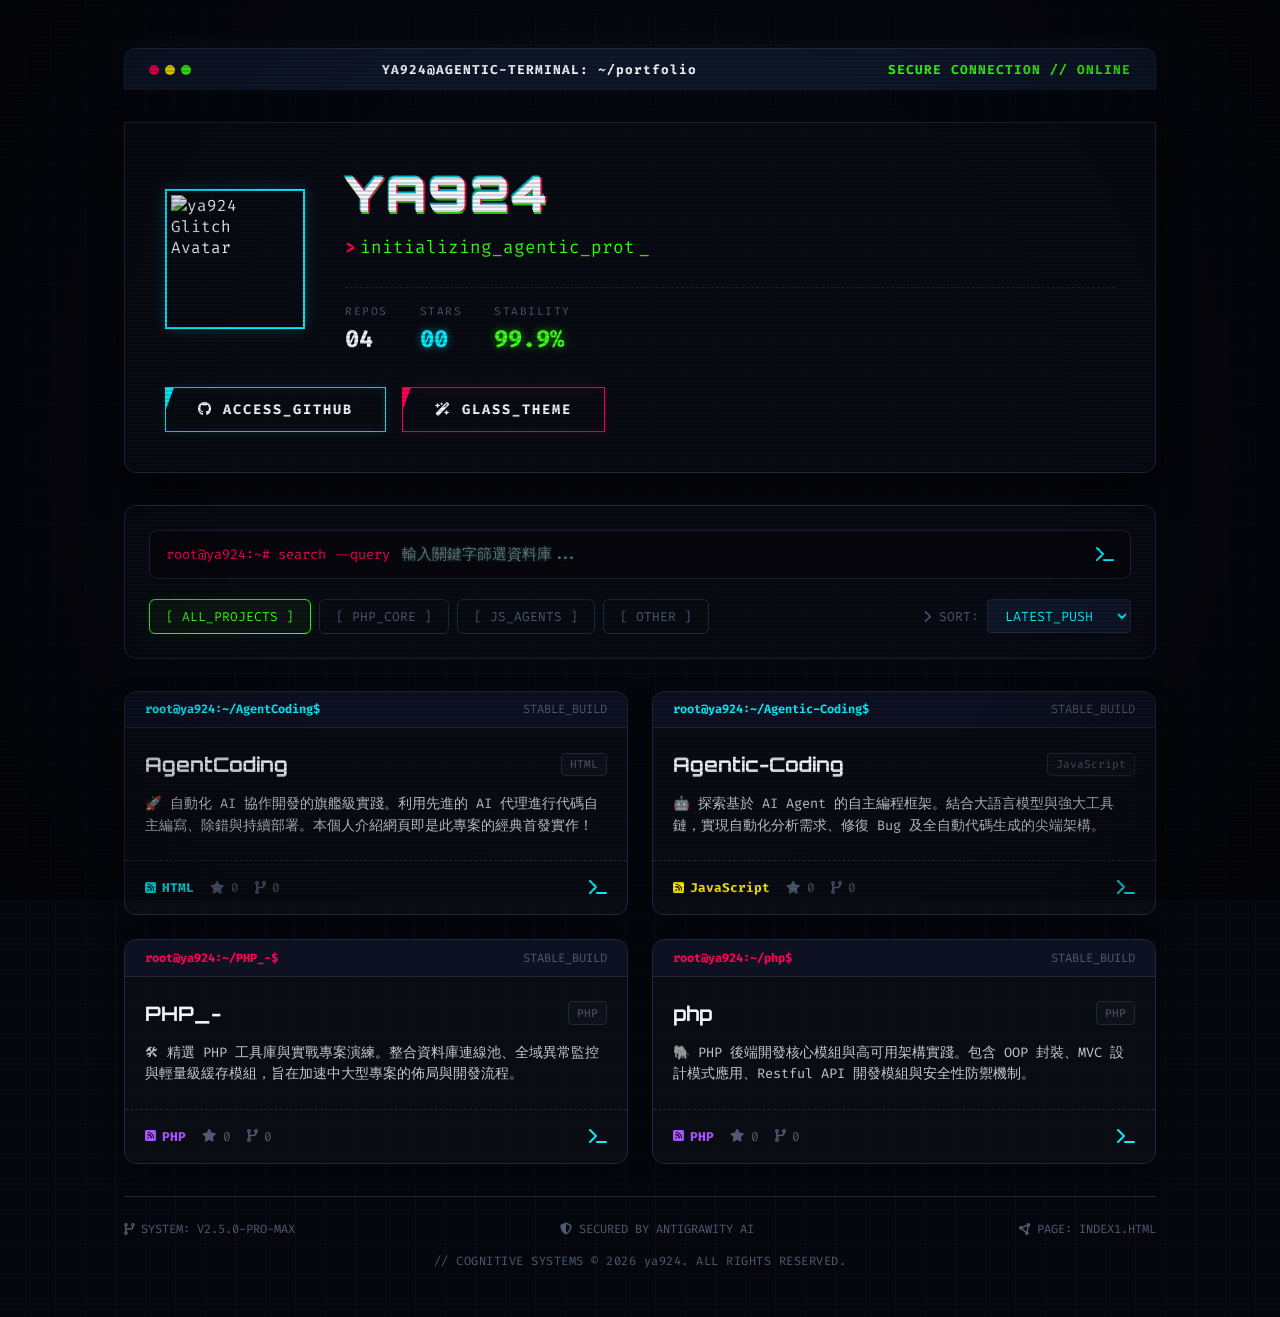
==== index1.html @ 49cab373 "🚀 安裝 UI/UX Pro Max 設計技能，並重做 Cyberpunk 終端機風格網頁 index1.html" ====
<!DOCTYPE html>
<html lang="zh-TW">
<head>
    <meta charset="UTF-8">
    <meta name="viewport" content="width=device-width, initial-scale=1.0">
    <title>ya924 // Terminal Portfolio</title>
    <!-- 引入 Google Fonts: Share Tech Mono 與 Fira Code -->
    <link rel="preconnect" href="https://fonts.googleapis.com">
    <link rel="preconnect" href="https://fonts.gstatic.com" crossorigin>
    <link href="https://fonts.googleapis.com/css2?family=Fira+Code:wght@400;500;600;700&family=Share+Tech+Mono&family=Orbitron:wght@500;700;900&display=swap" rel="stylesheet">
    <!-- 引入 FontAwesome 圖示 -->
    <link rel="stylesheet" href="https://cdnjs.cloudflare.com/ajax/libs/font-awesome/6.4.0/css/all.min.css">
    <!-- 引入 Cyberpunk 主題樣式 -->
    <link rel="stylesheet" href="style1.css">
</head>
<body>
    <!-- CRT 螢幕掃描線與噪點特效 -->
    <div class="crt-overlay"></div>
    <div class="scanlines"></div>

    <div class="cyber-container">
        <!-- 頂部終端機狀態列 -->
        <div class="terminal-bar fade-in-cyber">
            <div class="terminal-dots">
                <span class="dot red"></span>
                <span class="dot yellow"></span>
                <span class="dot green"></span>
            </div>
            <div class="terminal-title">YA924@AGENTIC-TERMINAL: ~/portfolio</div>
            <div class="terminal-status">SECURE CONNECTION // ONLINE</div>
        </div>

        <!-- 頂部 Profile 區塊 -->
        <header class="cyber-profile fade-in-cyber" style="animation-delay: 0.1s;">
            <div class="profile-main">
                <div class="avatar-glitch-wrapper">
                    <img id="cyber-avatar" src="https://avatars.githubusercontent.com/u/206577162?v=4" alt="ya924 Glitch Avatar">
                    <div class="glitch-layer layer-1"></div>
                    <div class="glitch-layer layer-2"></div>
                </div>
                
                <div class="cyber-bio-block">
                    <h1 class="cyber-glitch-text" data-text="YA924">YA924</h1>
                    <div class="cyber-tagline">
                        <span class="cyber-prompt">> </span><span id="typing-text"></span><span class="cursor-blink">_</span>
                    </div>
                    <div class="cyber-stats-row">
                        <div class="cyber-stat">
                            <span class="stat-label">REPOS</span>
                            <span class="stat-num" id="stat-repos">04</span>
                        </div>
                        <div class="cyber-stat">
                            <span class="stat-label">STARS</span>
                            <span class="stat-num text-cyan" id="stat-stars">00</span>
                        </div>
                        <div class="cyber-stat">
                            <span class="stat-label">STABILITY</span>
                            <span class="stat-num text-green">99.9%</span>
                        </div>
                    </div>
                </div>
            </div>
            <div class="cyber-links">
                <a href="https://github.com/ya924" target="_blank" class="cyber-btn btn-neon-blue">
                    <span class="btn-text"><i class="fa-brands fa-github"></i> ACCESS_GITHUB</span>
                    <span class="btn-slice"></span>
                </a>
                <a href="index.html" class="cyber-btn btn-neon-pink">
                    <span class="btn-text"><i class="fa-solid fa-wand-magic-sparkles"></i> GLASS_THEME</span>
                    <span class="btn-slice"></span>
                </a>
            </div>
        </header>

        <!-- 控制中心：搜尋與過濾 -->
        <section class="cyber-controls fade-in-cyber" style="animation-delay: 0.2s;">
            <div class="cyber-search-wrapper">
                <span class="search-prompt">root@ya924:~# search --query</span>
                <input type="text" id="cyber-search" placeholder="輸入關鍵字篩選資料庫...">
                <i class="fa-solid fa-terminal pulse-terminal"></i>
            </div>
            
            <div class="cyber-filter-bar">
                <div class="cyber-filters" id="cyber-filters">
                    <button class="cyber-filter-btn active" data-lang="all">[ ALL_PROJECTS ]</button>
                    <button class="cyber-filter-btn" data-lang="PHP">[ PHP_CORE ]</button>
                    <button class="cyber-filter-btn" data-lang="JavaScript">[ JS_AGENTS ]</button>
                    <button class="cyber-filter-btn" data-lang="other">[ OTHER ]</button>
                </div>
                
                <div class="cyber-sort">
                    <span class="sort-label"><i class="fa-solid fa-chevron-right"></i> SORT:</span>
                    <select id="cyber-sort-select">
                        <option value="pushed">LATEST_PUSH</option>
                        <option value="stars">STARS_COUNT</option>
                        <option value="name">ALPHABETICAL</option>
                    </select>
                </div>
            </div>
        </section>

        <!-- 儲存庫 Terminal 網格 -->
        <main class="cyber-grid" id="cyber-grid">
            <div class="terminal-loading">
                <span class="loading-prompt">ya924@agentic-shell:~$ initializing_database...</span>
                <div class="progress-bar-cyber">
                    <div class="progress-fill"></div>
                </div>
            </div>
        </main>

        <!-- 頁尾 -->
        <footer class="cyber-footer fade-in-cyber" style="animation-delay: 0.4s;">
            <div class="footer-grid">
                <span class="grid-cell"><i class="fa-solid fa-code-branch"></i> SYSTEM: V2.5.0-PRO-MAX</span>
                <span class="grid-cell"><i class="fa-solid fa-shield-halved"></i> SECURED BY ANTIGRAWITY AI</span>
                <span class="grid-cell"><i class="fa-solid fa-circle-nodes"></i> PAGE: INDEX1.HTML</span>
            </div>
            <p class="copyright">// COGNITIVE SYSTEMS © 2026 ya924. ALL RIGHTS RESERVED.</p>
        </footer>
    </div>

    <!-- 載入賽博朋克核心邏輯 -->
    <script src="app1.js"></script>
</body>
</html>
---- style1.css ----
/* =======================================================
   ya924 // Terminal Portfolio - Style Sheet (style1.css)
   Theme: Retro-Futurism / Cyberpunk Terminal Pro Max
   ======================================================= */

:root {
    --bg-black: #06070d;
    --terminal-dark: #0c0e17;
    --terminal-card-bg: rgba(12, 14, 23, 0.7);
    --border-cyber: #1e293b;
    
    /* 霓虹賽博朋克調色盤 */
    --neon-blue: #00f0ff;
    --neon-pink: #ff0055;
    --neon-green: #39ff14;
    --neon-yellow: #ffea00;
    
    --text-primary: #00f0ff; /* 終端藍為主要色 */
    --text-green: #39ff14;
    --text-pink: #ff0055;
    --text-muted: #4e5b73;
    --text-white: #f1f5f9;
    
    --font-mono: 'Fira Code', 'Share Tech Mono', monospace;
    --font-orbitron: 'Orbitron', sans-serif;
    
    --transition-cyber: all 0.3s cubic-bezier(0.25, 0.8, 0.25, 1);
}

/* 全域重設與背景設定 */
* {
    margin: 0;
    padding: 0;
    box-sizing: border-box;
}

body {
    background-color: var(--bg-black);
    color: var(--text-white);
    font-family: var(--font-mono);
    min-height: 100vh;
    display: flex;
    justify-content: center;
    position: relative;
    overflow-x: hidden;
    
    /* 網格背景圖樣 */
    background-image: 
        linear-gradient(rgba(18, 24, 45, 0.3) 1px, transparent 1px),
        linear-gradient(90deg, rgba(18, 24, 45, 0.3) 1px, transparent 1px);
    background-size: 30px 30px;
    background-position: center;
}

/* CRT 掃描線與電子干擾效果 */
.crt-overlay {
    position: fixed;
    top: 0;
    left: 0;
    width: 100vw;
    height: 100vh;
    background: radial-gradient(circle, transparent 55%, rgba(0, 0, 0, 0.6) 130%);
    z-index: 9999;
    pointer-events: none;
}

.scanlines {
    position: fixed;
    top: 0;
    left: 0;
    width: 100vw;
    height: 100vh;
    background: linear-gradient(
        rgba(18, 16, 16, 0) 50%, 
        rgba(0, 0, 0, 0.15) 50%
    );
    background-size: 100% 4px;
    z-index: 9998;
    pointer-events: none;
    animation: scanline-flicker 0.15s infinite;
}

@keyframes scanline-flicker {
    0% { opacity: 0.95; }
    50% { opacity: 1; }
    100% { opacity: 0.95; }
}

/* 核心容器 */
.cyber-container {
    width: 100%;
    max-width: 1080px;
    padding: 3rem 1.5rem;
    display: flex;
    flex-direction: column;
    gap: 2rem;
    z-index: 1;
}

/* 頂部終端機狀態列 */
.terminal-bar {
    background: #0f172a;
    border: 1px solid var(--border-cyber);
    border-bottom: none;
    border-radius: 12px 12px 0 0;
    padding: 0.75rem 1.5rem;
    display: flex;
    justify-content: space-between;
    align-items: center;
    font-size: 0.8rem;
    font-weight: 700;
    letter-spacing: 1px;
    box-shadow: 0 -5px 20px rgba(0, 240, 255, 0.05);
}

.terminal-dots {
    display: flex;
    gap: 6px;
}

.terminal-dots .dot {
    width: 10px;
    height: 10px;
    border-radius: 50%;
}

.terminal-dots .dot.red { background-color: var(--neon-pink); }
.terminal-dots .dot.yellow { background-color: var(--neon-yellow); }
.terminal-dots .dot.green { background-color: var(--neon-green); }

.terminal-title {
    color: var(--text-white);
    font-family: var(--font-mono);
}

.terminal-status {
    color: var(--neon-green);
    animation: pulse 1.5s infinite;
}

@keyframes pulse {
    0%, 100% { opacity: 0.7; }
    50% { opacity: 1; }
}

/* 頂部 Profile 區塊 */
.cyber-profile {
    background: var(--terminal-card-bg);
    border: 1px solid var(--border-cyber);
    border-radius: 0 0 12px 12px;
    padding: 2.5rem;
    display: flex;
    flex-direction: column;
    gap: 2rem;
    position: relative;
    box-shadow: 0 15px 35px rgba(0, 0, 0, 0.5);
}

.profile-main {
    display: flex;
    align-items: center;
    gap: 2.5rem;
}

@media (max-width: 768px) {
    .profile-main {
        flex-direction: column;
        text-align: center;
    }
    
    .cyber-profile {
        padding: 1.5rem;
    }
}

/* 頭像故障風特效 (Glitch Effect) */
.avatar-glitch-wrapper {
    position: relative;
    width: 140px;
    height: 140px;
    border: 2px solid var(--neon-blue);
    padding: 4px;
    box-shadow: 0 0 15px rgba(0, 240, 255, 0.2);
    overflow: hidden;
}

#cyber-avatar {
    width: 100%;
    height: 100%;
    object-fit: cover;
    display: block;
}

.glitch-layer {
    position: absolute;
    top: 4px;
    left: 4px;
    width: calc(100% - 8px);
    height: calc(100% - 8px);
    background: url('https://avatars.githubusercontent.com/u/206577162?v=4');
    background-size: cover;
    opacity: 0;
    pointer-events: none;
}

.avatar-glitch-wrapper:hover .glitch-layer {
    opacity: 0.75;
}

.avatar-glitch-wrapper:hover .glitch-layer.layer-1 {
    animation: glitch-anim-1 0.4s infinite linear alternate-reverse;
    filter: hue-rotate(90deg) saturate(1.5);
    left: 8px;
}

.avatar-glitch-wrapper:hover .glitch-layer.layer-2 {
    animation: glitch-anim-2 0.3s infinite linear alternate-reverse;
    filter: hue-rotate(280deg) saturate(2);
    left: 0px;
}

@keyframes glitch-anim-1 {
    0% { clip-path: inset(40% 0 61% 0); transform: skew(-3deg); }
    20% { clip-path: inset(92% 0 1% 0); transform: skew(1deg); }
    40% { clip-path: inset(15% 0 80% 0); transform: skew(-1deg); }
    60% { clip-path: inset(80% 0 5% 0); transform: skew(3deg); }
    80% { clip-path: inset(3% 0 92% 0); transform: skew(-2deg); }
    100% { clip-path: inset(62% 0 15% 0); transform: skew(0deg); }
}

@keyframes glitch-anim-2 {
    0% { clip-path: inset(12% 0 85% 0); transform: skew(2deg); }
    20% { clip-path: inset(70% 0 12% 0); transform: skew(-2deg); }
    40% { clip-path: inset(2% 0 95% 0); transform: skew(1deg); }
    60% { clip-path: inset(90% 0 2% 0); transform: skew(-1deg); }
    80% { clip-path: inset(45% 0 45% 0); transform: skew(3deg); }
    100% { clip-path: inset(15% 0 70% 0); transform: skew(-3deg); }
}

/* 個人資訊文字與 Glitch Title */
.cyber-bio-block {
    flex-grow: 1;
    display: flex;
    flex-direction: column;
    gap: 0.75rem;
}

.cyber-glitch-text {
    font-family: var(--font-orbitron), sans-serif;
    font-size: 3rem;
    font-weight: 900;
    color: var(--text-white);
    letter-spacing: 2px;
    position: relative;
    text-shadow: 
        0.05em 0 0 rgba(255, 0, 85, 0.75),
        -0.025em -0.05em 0 rgba(0, 240, 255, 0.75),
        0.025em 0.05em 0 rgba(57, 255, 20, 0.75);
    animation: glitch-glow 1s infinite alternate;
}

@keyframes glitch-glow {
    0% { text-shadow: 0 0 4px var(--neon-blue); }
    100% { text-shadow: 0 0 12px var(--neon-blue), 0 0 2px var(--neon-pink); }
}

.cyber-tagline {
    font-size: 1.1rem;
    color: var(--neon-green);
    display: flex;
    align-items: center;
    gap: 0.25rem;
}

.cyber-prompt {
    font-weight: bold;
    color: var(--neon-pink);
}

.cursor-blink {
    animation: blink-cursor 1s infinite;
}

@keyframes blink-cursor {
    0%, 100% { opacity: 0; }
    50% { opacity: 1; }
}

.cyber-profile .cyber-bio-block p {
    color: var(--text-white);
    font-size: 0.95rem;
    line-height: 1.6;
}

/* 賽博統計數據 */
.cyber-stats-row {
    display: flex;
    gap: 2rem;
    margin-top: 1rem;
    border-top: 1px dashed var(--border-cyber);
    padding-top: 1rem;
}

@media (max-width: 768px) {
    .cyber-stats-row {
        justify-content: center;
        flex-wrap: wrap;
    }
}

.cyber-stat {
    display: flex;
    flex-direction: column;
    gap: 0.25rem;
}

.cyber-stat .stat-label {
    font-size: 0.7rem;
    color: var(--text-muted);
    letter-spacing: 1.5px;
}

.cyber-stat .stat-num {
    font-size: 1.5rem;
    font-weight: 700;
    color: var(--text-white);
}

.cyber-stat .stat-num.text-cyan { color: var(--neon-blue); text-shadow: 0 0 8px rgba(0, 240, 255, 0.5); }
.cyber-stat .stat-num.text-green { color: var(--neon-green); text-shadow: 0 0 8px rgba(57, 255, 20, 0.5); }

/* 賽博按鈕 (Cyber Button) */
.cyber-links {
    display: flex;
    gap: 1rem;
    flex-wrap: wrap;
}

@media (max-width: 768px) {
    .cyber-links {
        justify-content: center;
    }
}

.cyber-btn {
    position: relative;
    display: inline-flex;
    align-items: center;
    justify-content: center;
    padding: 0.8rem 2rem;
    text-decoration: none;
    font-family: var(--font-mono);
    font-size: 0.85rem;
    font-weight: 700;
    letter-spacing: 2px;
    color: var(--text-white);
    background: transparent;
    border: 1px solid var(--neon-blue);
    cursor: pointer;
    overflow: hidden;
    transition: var(--transition-cyber);
}

.cyber-btn.btn-neon-blue {
    border-color: var(--neon-blue);
    box-shadow: inset 0 0 10px rgba(0, 240, 255, 0.1), 0 0 10px rgba(0, 240, 255, 0.1);
}

.cyber-btn.btn-neon-pink {
    border-color: var(--neon-pink);
    box-shadow: inset 0 0 10px rgba(255, 0, 85, 0.1), 0 0 10px rgba(255, 0, 85, 0.1);
}

/* 斜切滑動遮罩 */
.cyber-btn::before {
    content: '';
    position: absolute;
    top: 0;
    left: -100%;
    width: 100%;
    height: 100%;
    background: var(--neon-blue);
    z-index: 1;
    transform: skewX(-20deg);
    transition: var(--transition-cyber);
}

.cyber-btn.btn-neon-pink::before {
    background: var(--neon-pink);
}

.cyber-btn:hover::before {
    left: 100%;
    animation: sweep 0.8s forwards;
}

@keyframes sweep {
    0% { left: -110%; }
    100% { left: 110%; }
}

.cyber-btn:hover {
    color: var(--bg-black);
    transform: translateY(-2px);
}

.cyber-btn.btn-neon-blue:hover {
    background: var(--neon-blue);
    box-shadow: 0 0 25px var(--neon-blue);
    color: #000;
}

.cyber-btn.btn-neon-pink:hover {
    background: var(--neon-pink);
    box-shadow: 0 0 25px var(--neon-pink);
    color: #fff;
}

.btn-text {
    position: relative;
    z-index: 2;
}

/* 控制中心 */
.cyber-controls {
    background: var(--terminal-card-bg);
    border: 1px solid var(--border-cyber);
    border-radius: 12px;
    padding: 1.5rem;
    display: flex;
    flex-direction: column;
    gap: 1.25rem;
}

.cyber-search-wrapper {
    position: relative;
    display: flex;
    align-items: center;
    border: 1px solid var(--border-cyber);
    background: rgba(0, 0, 0, 0.4);
    border-radius: 8px;
    padding: 0.25rem 1rem;
}

.search-prompt {
    font-size: 0.85rem;
    color: var(--neon-pink);
    margin-right: 0.75rem;
    user-select: none;
}

#cyber-search {
    flex-grow: 1;
    background: transparent;
    border: none;
    outline: none;
    color: var(--neon-blue);
    font-family: var(--font-mono);
    font-size: 0.95rem;
    padding: 0.6rem 0;
    text-shadow: 0 0 4px rgba(0, 240, 255, 0.3);
}

.pulse-terminal {
    color: var(--neon-blue);
    animation: blink-cursor 1.2s infinite;
}

.cyber-filter-bar {
    display: flex;
    justify-content: space-between;
    align-items: center;
    gap: 1.5rem;
    flex-wrap: wrap;
}

.cyber-filters {
    display: flex;
    gap: 0.5rem;
    flex-wrap: wrap;
}

.cyber-filter-btn {
    background: transparent;
    border: 1px solid var(--border-cyber);
    color: var(--text-muted);
    font-family: var(--font-mono);
    padding: 0.5rem 1rem;
    border-radius: 6px;
    cursor: pointer;
    font-size: 0.8rem;
    transition: var(--transition-cyber);
}

.cyber-filter-btn:hover {
    color: var(--neon-blue);
    border-color: var(--neon-blue);
}

.cyber-filter-btn.active {
    color: var(--neon-green);
    border-color: var(--neon-green);
    background: rgba(57, 255, 20, 0.05);
    box-shadow: 0 0 10px rgba(57, 255, 20, 0.1);
}

.cyber-sort {
    display: flex;
    align-items: center;
    gap: 0.5rem;
    font-size: 0.8rem;
}

.sort-label {
    color: var(--text-muted);
}

#cyber-sort-select {
    background: #0f172a;
    border: 1px solid var(--border-cyber);
    color: var(--neon-blue);
    font-family: var(--font-mono);
    padding: 0.4rem 0.8rem;
    outline: none;
    cursor: pointer;
    border-radius: 4px;
}

/* 賽博網格與卡片 */
.cyber-grid {
    display: grid;
    grid-template-columns: repeat(auto-fill, minmax(480px, 1fr));
    gap: 1.5rem;
}

@media (max-width: 1024px) {
    .cyber-grid {
        grid-template-columns: 1fr;
    }
}

/* 終端機卡片 (Terminal Card) */
.terminal-card {
    background: rgba(12, 14, 23, 0.8);
    border: 1px solid var(--border-cyber);
    border-radius: 12px;
    overflow: hidden;
    display: flex;
    flex-direction: column;
    box-shadow: 0 10px 25px rgba(0, 0, 0, 0.4);
    transition: var(--transition-cyber);
    position: relative;
}

.card-header {
    background: rgba(15, 23, 42, 0.6);
    border-bottom: 1px solid var(--border-cyber);
    padding: 0.6rem 1.25rem;
    display: flex;
    justify-content: space-between;
    align-items: center;
    font-size: 0.75rem;
    color: var(--text-muted);
}

.card-header .sys-prompt {
    color: var(--neon-pink);
    font-weight: 700;
}

.card-body {
    padding: 1.5rem 1.25rem;
    display: flex;
    flex-direction: column;
    gap: 1rem;
    flex-grow: 1;
}

.card-title-row {
    display: flex;
    justify-content: space-between;
    align-items: center;
}

.cyber-card-title {
    font-family: var(--font-orbitron), sans-serif;
    font-size: 1.25rem;
    font-weight: 700;
    color: var(--text-white);
    text-decoration: none;
    transition: var(--transition-cyber);
}

.cyber-card-title:hover {
    color: var(--neon-blue);
    text-shadow: 0 0 8px rgba(0, 240, 255, 0.6);
}

.cyber-lang-tag {
    font-size: 0.7rem;
    border: 1px solid var(--border-cyber);
    padding: 0.2rem 0.5rem;
    border-radius: 4px;
    background: rgba(255, 255, 255, 0.02);
    color: var(--text-muted);
}

.cyber-card-desc {
    font-size: 0.85rem;
    color: var(--text-white);
    opacity: 0.8;
    line-height: 1.6;
}

.card-footer {
    border-top: 1px dashed var(--border-cyber);
    padding: 1rem 1.25rem;
    display: flex;
    justify-content: space-between;
    align-items: center;
    font-size: 0.8rem;
    color: var(--text-muted);
}

.card-metrics {
    display: flex;
    gap: 1rem;
}

.card-metric-item {
    display: flex;
    align-items: center;
    gap: 0.4rem;
    transition: var(--transition-cyber);
}

.card-metric-item:hover {
    color: var(--neon-blue);
}

.card-metric-item.lang-item {
    font-weight: 700;
}

.card-metric-item.lang-item.php { color: #A855F7; }
.card-metric-item.lang-item.js { color: var(--neon-yellow); }
.card-metric-item.lang-item.other { color: var(--neon-blue); }

.card-link {
    color: var(--neon-blue);
    font-size: 1rem;
    transition: var(--transition-cyber);
}

.card-link:hover {
    color: var(--neon-pink);
    transform: scale(1.15) rotate(15deg);
    text-shadow: 0 0 10px rgba(255, 0, 85, 0.5);
}

/* Hover 卡片亮起邊框與發光 */
.terminal-card:hover {
    transform: translateY(-4px);
    border-color: var(--neon-blue);
    box-shadow: 0 12px 30px rgba(0, 240, 255, 0.15);
}

/* 特殊卡片發粉色光 */
.terminal-card.cyber-agent:hover {
    border-color: var(--neon-pink);
    box-shadow: 0 12px 30px rgba(255, 0, 85, 0.15);
}

.terminal-card.cyber-agent .card-header .sys-prompt {
    color: var(--neon-blue);
}

/* 載入動畫 */
.terminal-loading {
    grid-column: 1 / -1;
    display: flex;
    flex-direction: column;
    align-items: center;
    gap: 1.5rem;
    padding: 4rem 0;
}

.loading-prompt {
    font-size: 0.9rem;
    color: var(--neon-green);
    animation: pulse 1.2s infinite;
}

.progress-bar-cyber {
    width: 250px;
    height: 6px;
    border: 1px solid var(--border-cyber);
    background: rgba(0, 0, 0, 0.5);
    border-radius: 3px;
    overflow: hidden;
}

.progress-fill {
    width: 0%;
    height: 100%;
    background: var(--neon-green);
    box-shadow: 0 0 10px var(--neon-green);
    animation: load-progress 1.5s ease-in-out infinite;
}

@keyframes load-progress {
    0% { width: 0%; }
    50% { width: 80%; }
    100% { width: 100%; }
}

/* 賽博頁尾 */
.cyber-footer {
    border-top: 1px solid var(--border-cyber);
    padding-top: 1.5rem;
    display: flex;
    flex-direction: column;
    align-items: center;
    gap: 1rem;
}

.footer-grid {
    display: flex;
    justify-content: space-between;
    width: 100%;
    font-size: 0.75rem;
    color: var(--text-muted);
}

@media (max-width: 600px) {
    .footer-grid {
        flex-direction: column;
        align-items: center;
        gap: 0.5rem;
    }
}

.grid-cell {
    display: flex;
    align-items: center;
    gap: 0.4rem;
}

.copyright {
    font-size: 0.75rem;
    color: var(--text-muted);
    letter-spacing: 0.5px;
}

/* 賽博載入動畫 */
.fade-in-cyber {
    opacity: 0;
    transform: translateY(15px);
    animation: cyberFadeIn 0.6s cubic-bezier(0.16, 1, 0.3, 1) forwards;
}

@keyframes cyberFadeIn {
    to {
        opacity: 1;
        transform: translateY(0);
    }
}
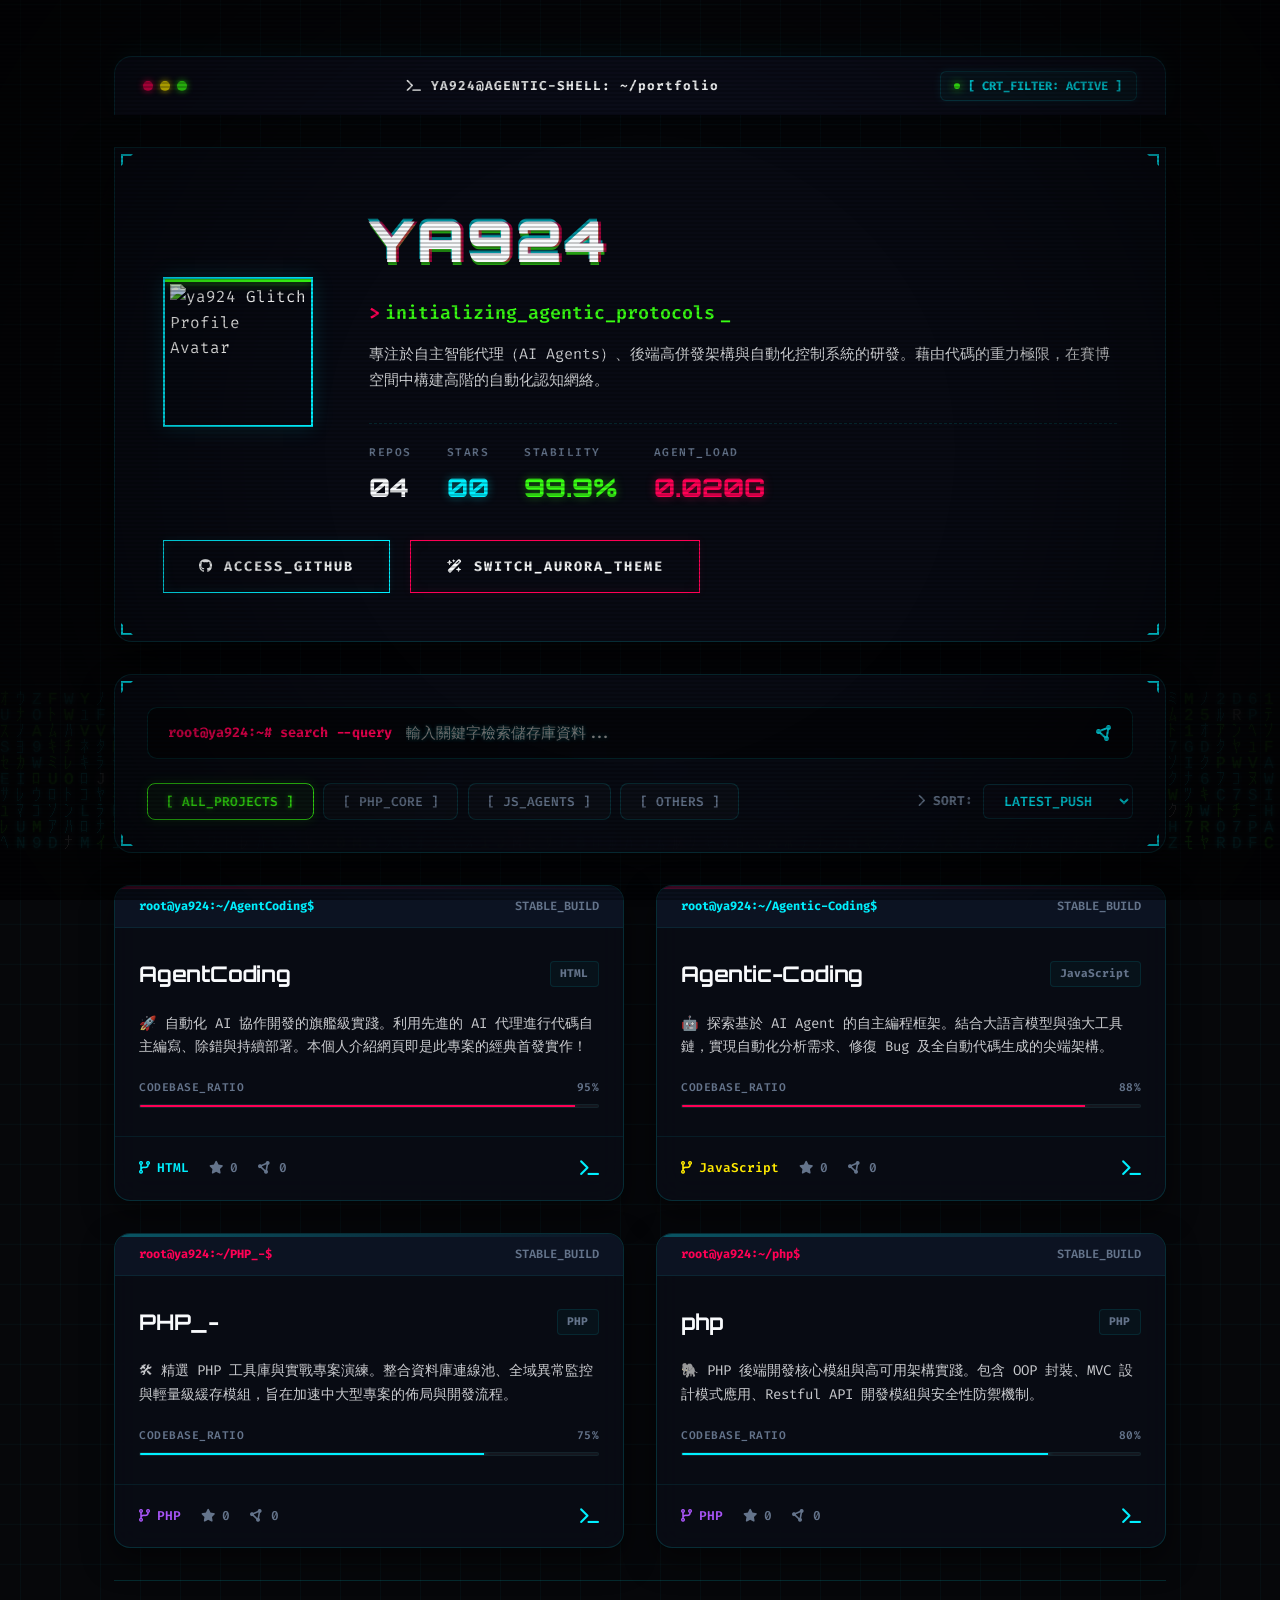
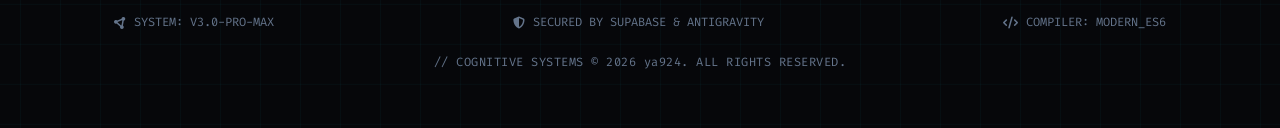
==== commit 9f2e55c7: "feat: 基於 ui-ux-pro-max-skill 規範徹底重塑 Cyberpunk 終端風格介紹網頁 index1.html" ====
--- a/index1.html
+++ b/index1.html
@@ -3,47 +3,67 @@
 <head>
     <meta charset="UTF-8">
     <meta name="viewport" content="width=device-width, initial-scale=1.0">
-    <title>ya924 // Terminal Portfolio</title>
-    <!-- 引入 Google Fonts: Share Tech Mono 與 Fira Code -->
+    <title>YA924 // CYBER-SHELL PORTFOLIO</title>
+    <!-- 引入專業設計字型 -->
     <link rel="preconnect" href="https://fonts.googleapis.com">
     <link rel="preconnect" href="https://fonts.gstatic.com" crossorigin>
-    <link href="https://fonts.googleapis.com/css2?family=Fira+Code:wght@400;500;600;700&family=Share+Tech+Mono&family=Orbitron:wght@500;700;900&display=swap" rel="stylesheet">
-    <!-- 引入 FontAwesome 圖示 -->
+    <link href="https://fonts.googleapis.com/css2?family=Fira+Code:wght@400;500;600;700&family=Share+Tech+Mono&family=Orbitron:wght@500;700;900&family=Outfit:wght@400;600;700;800&display=swap" rel="stylesheet">
+    <!-- 引入 FontAwesome 向量圖示 -->
     <link rel="stylesheet" href="https://cdnjs.cloudflare.com/ajax/libs/font-awesome/6.4.0/css/all.min.css">
-    <!-- 引入 Cyberpunk 主題樣式 -->
+    <!-- 引入升級版賽博朋克樣式表 -->
     <link rel="stylesheet" href="style1.css">
 </head>
 <body>
-    <!-- CRT 螢幕掃描線與噪點特效 -->
-    <div class="crt-overlay"></div>
-    <div class="scanlines"></div>
+    <!-- Canvas 動態賽博數碼矩陣雨 -->
+    <canvas id="matrix-canvas"></canvas>
+
+    <!-- CRT 螢幕特效 (掃描線與外層暈光) -->
+    <div id="crt-overlay" class="crt-overlay"></div>
+    <div id="scanlines" class="scanlines"></div>
 
     <div class="cyber-container">
-        <!-- 頂部終端機狀態列 -->
+        <!-- 頂部 Bento 終端機狀態列 -->
         <div class="terminal-bar fade-in-cyber">
             <div class="terminal-dots">
                 <span class="dot red"></span>
                 <span class="dot yellow"></span>
                 <span class="dot green"></span>
             </div>
-            <div class="terminal-title">YA924@AGENTIC-TERMINAL: ~/portfolio</div>
-            <div class="terminal-status">SECURE CONNECTION // ONLINE</div>
+            <div class="terminal-title"><i class="fa-solid fa-terminal text-cyan"></i> YA924@AGENTIC-SHELL: ~/portfolio</div>
+            <!-- CRT 特效動態切換按鈕 (改善 UX 與眼睛疲勞) -->
+            <button id="crt-toggle-btn" class="crt-toggle-btn" title="切換 CRT 螢幕濾鏡">
+                <span class="btn-glow-dot"></span> [ CRT_FILTER: ACTIVE ]
+            </button>
         </div>
 
-        <!-- 頂部 Profile 區塊 -->
-        <header class="cyber-profile fade-in-cyber" style="animation-delay: 0.1s;">
+        <!-- 頂部 Bento 個人品牌格 -->
+        <header class="cyber-profile fade-in-cyber" style="animation-delay: 0.08s;">
+            <!-- HUD 定位框裝飾線 -->
+            <div class="hud-corner top-left"></div>
+            <div class="hud-corner top-right"></div>
+            <div class="hud-corner bottom-left"></div>
+            <div class="hud-corner bottom-right"></div>
+
             <div class="profile-main">
+                <!-- 頭像高階 Glitch 效果 -->
                 <div class="avatar-glitch-wrapper">
-                    <img id="cyber-avatar" src="https://avatars.githubusercontent.com/u/206577162?v=4" alt="ya924 Glitch Avatar">
+                    <div class="hud-scanner-line"></div>
+                    <img id="cyber-avatar" src="https://avatars.githubusercontent.com/u/206577162?v=4" alt="ya924 Glitch Profile Avatar">
                     <div class="glitch-layer layer-1"></div>
                     <div class="glitch-layer layer-2"></div>
                 </div>
                 
                 <div class="cyber-bio-block">
+                    <!-- 色差分離與故障發光標題 -->
                     <h1 class="cyber-glitch-text" data-text="YA924">YA924</h1>
                     <div class="cyber-tagline">
                         <span class="cyber-prompt">> </span><span id="typing-text"></span><span class="cursor-blink">_</span>
                     </div>
+                    <p class="cyber-bio-desc">
+                        專注於自主智能代理（AI Agents）、後端高併發架構與自動化控制系統的研發。藉由代碼的重力極限，在賽博空間中構建高階的自動化認知網絡。
+                    </p>
+                    
+                    <!-- 數據看板小工具 -->
                     <div class="cyber-stats-row">
                         <div class="cyber-stat">
                             <span class="stat-label">REPOS</span>
@@ -57,27 +77,38 @@
                             <span class="stat-label">STABILITY</span>
                             <span class="stat-num text-green">99.9%</span>
                         </div>
+                        <div class="cyber-stat">
+                            <span class="stat-label">AGENT_LOAD</span>
+                            <span class="stat-num text-pink" id="core-load">0.02G</span>
+                        </div>
                     </div>
                 </div>
             </div>
+            
+            <!-- 快速導覽按鈕列 -->
             <div class="cyber-links">
                 <a href="https://github.com/ya924" target="_blank" class="cyber-btn btn-neon-blue">
                     <span class="btn-text"><i class="fa-brands fa-github"></i> ACCESS_GITHUB</span>
                     <span class="btn-slice"></span>
                 </a>
                 <a href="index.html" class="cyber-btn btn-neon-pink">
-                    <span class="btn-text"><i class="fa-solid fa-wand-magic-sparkles"></i> GLASS_THEME</span>
+                    <span class="btn-text"><i class="fa-solid fa-wand-magic-sparkles"></i> SWITCH_AURORA_THEME</span>
                     <span class="btn-slice"></span>
                 </a>
             </div>
         </header>
 
-        <!-- 控制中心：搜尋與過濾 -->
-        <section class="cyber-controls fade-in-cyber" style="animation-delay: 0.2s;">
+        <!-- Bento 控制中心 (搜尋、篩選與排序) -->
+        <section class="cyber-controls fade-in-cyber" style="animation-delay: 0.16s;">
+            <div class="hud-corner top-left"></div>
+            <div class="hud-corner top-right"></div>
+            <div class="hud-corner bottom-left"></div>
+            <div class="hud-corner bottom-right"></div>
+
             <div class="cyber-search-wrapper">
                 <span class="search-prompt">root@ya924:~# search --query</span>
-                <input type="text" id="cyber-search" placeholder="輸入關鍵字篩選資料庫...">
-                <i class="fa-solid fa-terminal pulse-terminal"></i>
+                <input type="text" id="cyber-search" placeholder="輸入關鍵字檢索儲存庫資料...">
+                <i class="fa-solid fa-circle-nodes pulse-terminal"></i>
             </div>
             
             <div class="cyber-filter-bar">
@@ -85,11 +116,11 @@
                     <button class="cyber-filter-btn active" data-lang="all">[ ALL_PROJECTS ]</button>
                     <button class="cyber-filter-btn" data-lang="PHP">[ PHP_CORE ]</button>
                     <button class="cyber-filter-btn" data-lang="JavaScript">[ JS_AGENTS ]</button>
-                    <button class="cyber-filter-btn" data-lang="other">[ OTHER ]</button>
+                    <button class="cyber-filter-btn" data-lang="other">[ OTHERS ]</button>
                 </div>
                 
                 <div class="cyber-sort">
-                    <span class="sort-label"><i class="fa-solid fa-chevron-right"></i> SORT:</span>
+                    <span class="sort-label"><i class="fa-solid fa-chevron-right text-pink"></i> SORT:</span>
                     <select id="cyber-sort-select">
                         <option value="pushed">LATEST_PUSH</option>
                         <option value="stars">STARS_COUNT</option>
@@ -99,10 +130,11 @@
             </div>
         </section>
 
-        <!-- 儲存庫 Terminal 網格 -->
+        <!-- 儲存庫卡片 Bento 網格 -->
         <main class="cyber-grid" id="cyber-grid">
+            <!-- 骨架屏載入動畫 -->
             <div class="terminal-loading">
-                <span class="loading-prompt">ya924@agentic-shell:~$ initializing_database...</span>
+                <span class="loading-prompt"><i class="fa-solid fa-circle-notch fa-spin text-green"></i> ya924@agentic-shell:~$ initializing_neural_database...</span>
                 <div class="progress-bar-cyber">
                     <div class="progress-fill"></div>
                 </div>
@@ -110,17 +142,17 @@
         </main>
 
         <!-- 頁尾 -->
-        <footer class="cyber-footer fade-in-cyber" style="animation-delay: 0.4s;">
+        <footer class="cyber-footer fade-in-cyber" style="animation-delay: 0.3s;">
             <div class="footer-grid">
-                <span class="grid-cell"><i class="fa-solid fa-code-branch"></i> SYSTEM: V2.5.0-PRO-MAX</span>
-                <span class="grid-cell"><i class="fa-solid fa-shield-halved"></i> SECURED BY ANTIGRAWITY AI</span>
-                <span class="grid-cell"><i class="fa-solid fa-circle-nodes"></i> PAGE: INDEX1.HTML</span>
+                <span class="grid-cell"><i class="fa-solid fa-circle-nodes text-pink"></i> SYSTEM: V3.0-PRO-MAX</span>
+                <span class="grid-cell"><i class="fa-solid fa-shield-halved text-cyan"></i> SECURED BY SUPABASE & ANTIGRAVITY</span>
+                <span class="grid-cell"><i class="fa-solid fa-code text-green"></i> COMPILER: MODERN_ES6</span>
             </div>
             <p class="copyright">// COGNITIVE SYSTEMS © 2026 ya924. ALL RIGHTS RESERVED.</p>
         </footer>
     </div>
 
-    <!-- 載入賽博朋克核心邏輯 -->
+    <!-- 載入賽博朋克核心控制引擎 -->
     <script src="app1.js"></script>
 </body>
 </html>
--- a/style1.css
+++ b/style1.css
@@ -1,30 +1,32 @@
-/* =======================================================
+/* ==========================================================================
    ya924 // Terminal Portfolio - Style Sheet (style1.css)
-   Theme: Retro-Futurism / Cyberpunk Terminal Pro Max
-   ======================================================= */
+   Theme: Retro-Futurism / Cyberpunk Terminal Pro Max V3.0
+   Design System: ui-ux-pro-max-skill Core Compliance
+   ========================================================================== */
 
 :root {
-    --bg-black: #06070d;
-    --terminal-dark: #0c0e17;
-    --terminal-card-bg: rgba(12, 14, 23, 0.7);
-    --border-cyber: #1e293b;
+    --bg-black: #06070a;
+    --terminal-dark: rgba(10, 12, 22, 0.85);
+    --border-cyber: rgba(0, 240, 255, 0.15);
+    --border-cyber-hover: rgba(0, 240, 255, 0.6);
     
-    /* 霓虹賽博朋克調色盤 */
+    /* 霓虹賽博朋克調色盤 (HSL 安全對比色) */
     --neon-blue: #00f0ff;
     --neon-pink: #ff0055;
     --neon-green: #39ff14;
     --neon-yellow: #ffea00;
     
-    --text-primary: #00f0ff; /* 終端藍為主要色 */
+    --text-primary: #00f0ff;
     --text-green: #39ff14;
     --text-pink: #ff0055;
-    --text-muted: #4e5b73;
-    --text-white: #f1f5f9;
+    --text-muted: #64748b;
+    --text-white: #f8fafc;
     
     --font-mono: 'Fira Code', 'Share Tech Mono', monospace;
     --font-orbitron: 'Orbitron', sans-serif;
     
-    --transition-cyber: all 0.3s cubic-bezier(0.25, 0.8, 0.25, 1);
+    --transition-cyber: all 0.4s cubic-bezier(0.16, 1, 0.3, 1);
+    --transition-neon: all 0.3s cubic-bezier(0.25, 0.8, 0.25, 1);
 }
 
 /* 全域重設與背景設定 */
@@ -43,25 +45,41 @@
     justify-content: center;
     position: relative;
     overflow-x: hidden;
+    line-height: 1.6;
     
-    /* 網格背景圖樣 */
+    /* 科技感微細網格背景 */
     background-image: 
-        linear-gradient(rgba(18, 24, 45, 0.3) 1px, transparent 1px),
-        linear-gradient(90deg, rgba(18, 24, 45, 0.3) 1px, transparent 1px);
-    background-size: 30px 30px;
+        linear-gradient(rgba(0, 240, 255, 0.03) 1px, transparent 1px),
+        linear-gradient(90deg, rgba(0, 240, 255, 0.03) 1px, transparent 1px);
+    background-size: 40px 40px;
     background-position: center;
 }
 
-/* CRT 掃描線與電子干擾效果 */
+/* Canvas 賽博數碼矩陣雨定位 */
+#matrix-canvas {
+    position: fixed;
+    top: 0;
+    left: 0;
+    width: 100vw;
+    height: 100vh;
+    z-index: -2;
+    pointer-events: none;
+    opacity: 0.15; /* 輕量化不干擾文字對比 */
+}
+
+/* ==========================================================================
+   CRT 掃描線與電子干擾濾鏡 (可用開關切換)
+   ========================================================================== */
 .crt-overlay {
     position: fixed;
     top: 0;
     left: 0;
     width: 100vw;
     height: 100vh;
-    background: radial-gradient(circle, transparent 55%, rgba(0, 0, 0, 0.6) 130%);
+    background: radial-gradient(circle, transparent 40%, rgba(0, 0, 0, 0.75) 120%);
     z-index: 9999;
     pointer-events: none;
+    transition: opacity 0.5s ease;
 }
 
 .scanlines {
@@ -72,12 +90,13 @@
     height: 100vh;
     background: linear-gradient(
         rgba(18, 16, 16, 0) 50%, 
-        rgba(0, 0, 0, 0.15) 50%
+        rgba(0, 0, 0, 0.2) 50%
     );
     background-size: 100% 4px;
     z-index: 9998;
     pointer-events: none;
     animation: scanline-flicker 0.15s infinite;
+    transition: opacity 0.5s ease;
 }
 
 @keyframes scanline-flicker {
@@ -86,102 +105,186 @@
     100% { opacity: 0.95; }
 }
 
-/* 核心容器 */
+/* 當 CRT 被關閉時的降級樣式 (護眼與無障礙優化) */
+body.crt-disabled .crt-overlay,
+body.crt-disabled .scanlines {
+    opacity: 0 !important;
+    pointer-events: none !important;
+    display: none !important;
+}
+
+/* ==========================================================================
+   Bento 容器與科技邊角 HUD
+   ========================================================================== */
 .cyber-container {
     width: 100%;
-    max-width: 1080px;
-    padding: 3rem 1.5rem;
+    max-width: 1100px;
+    padding: 3.5rem 1.5rem;
     display: flex;
     flex-direction: column;
     gap: 2rem;
     z-index: 1;
 }
 
-/* 頂部終端機狀態列 */
+/* HUD 邊角 L 型定位線 */
+.hud-corner {
+    position: absolute;
+    width: 12px;
+    height: 12px;
+    border: 2px solid transparent;
+    z-index: 3;
+    pointer-events: none;
+    transition: var(--transition-cyber);
+}
+.hud-corner.top-left { top: 6px; left: 6px; border-top-color: var(--neon-blue); border-left-color: var(--neon-blue); }
+.hud-corner.top-right { top: 6px; right: 6px; border-top-color: var(--neon-blue); border-right-color: var(--neon-blue); }
+.hud-corner.bottom-left { bottom: 6px; left: 6px; border-bottom-color: var(--neon-blue); border-left-color: var(--neon-blue); }
+.hud-corner.bottom-right { bottom: 6px; right: 6px; border-bottom-color: var(--neon-blue); border-right-color: var(--neon-blue); }
+
+/* Hover 狀態下定位角微縮與變色 */
+header.cyber-profile:hover .hud-corner,
+section.cyber-controls:hover .hud-corner {
+    width: 16px;
+    height: 16px;
+}
+
+header.cyber-profile:hover .hud-corner { border-color: transparent; border-top-color: var(--neon-pink); border-bottom-color: var(--neon-pink); border-left-color: var(--neon-pink); border-right-color: var(--neon-pink); }
+
+/* ==========================================================================
+   頂部終端機狀態列與 CRT 切換開關
+   ========================================================================== */
 .terminal-bar {
-    background: #0f172a;
+    background: #0b0d19;
     border: 1px solid var(--border-cyber);
     border-bottom: none;
-    border-radius: 12px 12px 0 0;
-    padding: 0.75rem 1.5rem;
+    border-radius: 18px 18px 0 0;
+    padding: 0.9rem 1.75rem;
     display: flex;
     justify-content: space-between;
     align-items: center;
     font-size: 0.8rem;
     font-weight: 700;
     letter-spacing: 1px;
-    box-shadow: 0 -5px 20px rgba(0, 240, 255, 0.05);
+    box-shadow: 0 -8px 25px rgba(0, 240, 255, 0.04);
 }
 
 .terminal-dots {
     display: flex;
-    gap: 6px;
+    gap: 7px;
 }
 
 .terminal-dots .dot {
     width: 10px;
     height: 10px;
     border-radius: 50%;
-}
-
-.terminal-dots .dot.red { background-color: var(--neon-pink); }
-.terminal-dots .dot.yellow { background-color: var(--neon-yellow); }
-.terminal-dots .dot.green { background-color: var(--neon-green); }
+    box-shadow: 0 0 6px currentColor;
+}
+.terminal-dots .dot.red { color: var(--neon-pink); background-color: var(--neon-pink); }
+.terminal-dots .dot.yellow { color: var(--neon-yellow); background-color: var(--neon-yellow); }
+.terminal-dots .dot.green { color: var(--neon-green); background-color: var(--neon-green); }
 
 .terminal-title {
     color: var(--text-white);
     font-family: var(--font-mono);
 }
 
-.terminal-status {
-    color: var(--neon-green);
-    animation: pulse 1.5s infinite;
-}
-
-@keyframes pulse {
-    0%, 100% { opacity: 0.7; }
-    50% { opacity: 1; }
-}
-
-/* 頂部 Profile 區塊 */
+/* CRT 開關按鈕設計 */
+.crt-toggle-btn {
+    background: rgba(0, 240, 255, 0.05);
+    border: 1px solid var(--border-cyber);
+    color: var(--neon-blue);
+    font-family: var(--font-mono);
+    font-size: 0.75rem;
+    font-weight: 700;
+    padding: 0.35rem 0.85rem;
+    border-radius: 6px;
+    cursor: pointer;
+    display: flex;
+    align-items: center;
+    gap: 0.5rem;
+    transition: var(--transition-neon);
+    box-shadow: 0 0 8px rgba(0, 240, 255, 0.1);
+}
+
+.crt-toggle-btn:hover {
+    background: rgba(0, 240, 255, 0.15);
+    border-color: var(--neon-blue);
+    text-shadow: 0 0 5px var(--neon-blue);
+    box-shadow: 0 0 12px rgba(0, 240, 255, 0.2);
+}
+
+.btn-glow-dot {
+    width: 6px;
+    height: 6px;
+    border-radius: 50%;
+    background-color: var(--neon-green);
+    box-shadow: 0 0 8px var(--neon-green);
+    animation: ring-pulse 2s infinite ease-in-out;
+}
+
+/* 當 CRT 關閉時的按鈕狀態 */
+body.crt-disabled .crt-toggle-btn {
+    color: var(--text-muted);
+    border-color: rgba(255, 255, 255, 0.1);
+    background: rgba(255, 255, 255, 0.02);
+}
+body.crt-disabled .btn-glow-dot {
+    background-color: var(--text-muted);
+    box-shadow: none;
+    animation: none;
+}
+
+/* ==========================================================================
+   頂部 Bento 個人品牌格
+   ========================================================================== */
 .cyber-profile {
-    background: var(--terminal-card-bg);
+    background: var(--terminal-dark);
+    backdrop-filter: blur(15px);
+    -webkit-backdrop-filter: blur(15px);
     border: 1px solid var(--border-cyber);
-    border-radius: 0 0 12px 12px;
-    padding: 2.5rem;
+    border-radius: 0 0 18px 18px;
+    padding: 3rem;
     display: flex;
     flex-direction: column;
     gap: 2rem;
     position: relative;
-    box-shadow: 0 15px 35px rgba(0, 0, 0, 0.5);
+    box-shadow: 0 20px 45px rgba(0, 0, 0, 0.6);
+    transition: var(--transition-cyber);
+}
+
+.cyber-profile:hover {
+    border-color: var(--border-cyber-hover);
+    box-shadow: 0 20px 50px rgba(0, 240, 255, 0.06);
 }
 
 .profile-main {
     display: flex;
     align-items: center;
-    gap: 2.5rem;
-}
-
-@media (max-width: 768px) {
+    gap: 3.5rem;
+}
+
+@media (max-width: 900px) {
     .profile-main {
         flex-direction: column;
         text-align: center;
+        gap: 2rem;
     }
     
     .cyber-profile {
-        padding: 1.5rem;
+        padding: 2rem 1.5rem;
     }
 }
 
-/* 頭像故障風特效 (Glitch Effect) */
+/* 頭像 Glitch 特效與雷射掃描線 */
 .avatar-glitch-wrapper {
     position: relative;
-    width: 140px;
-    height: 140px;
+    width: 150px;
+    height: 150px;
     border: 2px solid var(--neon-blue);
-    padding: 4px;
-    box-shadow: 0 0 15px rgba(0, 240, 255, 0.2);
+    padding: 5px;
+    box-shadow: 0 0 20px rgba(0, 240, 255, 0.15);
     overflow: hidden;
+    flex-shrink: 0;
 }
 
 #cyber-avatar {
@@ -189,96 +292,124 @@
     height: 100%;
     object-fit: cover;
     display: block;
+    filter: saturate(1.1) contrast(1.1);
+    transition: var(--transition-cyber);
+}
+
+/* 綠色 HUD 雷射掃描線 */
+.hud-scanner-line {
+    position: absolute;
+    top: 0;
+    left: 0;
+    width: 100%;
+    height: 3px;
+    background: var(--neon-green);
+    box-shadow: 0 0 10px var(--neon-green);
+    z-index: 5;
+    pointer-events: none;
+    animation: scanner-move 4s infinite linear;
+}
+
+@keyframes scanner-move {
+    0% { top: 0%; }
+    50% { top: 100%; }
+    100% { top: 0%; }
 }
 
 .glitch-layer {
     position: absolute;
-    top: 4px;
-    left: 4px;
-    width: calc(100% - 8px);
-    height: calc(100% - 8px);
+    top: 5px;
+    left: 5px;
+    width: calc(100% - 10px);
+    height: calc(100% - 10px);
     background: url('https://avatars.githubusercontent.com/u/206577162?v=4');
     background-size: cover;
     opacity: 0;
     pointer-events: none;
 }
 
+.avatar-glitch-wrapper:hover #cyber-avatar {
+    transform: scale(1.02);
+}
+
 .avatar-glitch-wrapper:hover .glitch-layer {
-    opacity: 0.75;
+    opacity: 0.85;
 }
 
 .avatar-glitch-wrapper:hover .glitch-layer.layer-1 {
-    animation: glitch-anim-1 0.4s infinite linear alternate-reverse;
-    filter: hue-rotate(90deg) saturate(1.5);
-    left: 8px;
+    animation: glitch-anim-1 0.35s infinite linear alternate-reverse;
+    filter: hue-rotate(90deg) saturate(1.6);
+    left: 10px;
 }
 
 .avatar-glitch-wrapper:hover .glitch-layer.layer-2 {
-    animation: glitch-anim-2 0.3s infinite linear alternate-reverse;
-    filter: hue-rotate(280deg) saturate(2);
-    left: 0px;
+    animation: glitch-anim-2 0.28s infinite linear alternate-reverse;
+    filter: hue-rotate(270deg) saturate(2);
+    left: -2px;
 }
 
 @keyframes glitch-anim-1 {
-    0% { clip-path: inset(40% 0 61% 0); transform: skew(-3deg); }
-    20% { clip-path: inset(92% 0 1% 0); transform: skew(1deg); }
-    40% { clip-path: inset(15% 0 80% 0); transform: skew(-1deg); }
-    60% { clip-path: inset(80% 0 5% 0); transform: skew(3deg); }
-    80% { clip-path: inset(3% 0 92% 0); transform: skew(-2deg); }
-    100% { clip-path: inset(62% 0 15% 0); transform: skew(0deg); }
+    0% { clip-path: inset(30% 0 60% 0); transform: skew(-4deg); }
+    20% { clip-path: inset(80% 0 1% 0); transform: skew(2deg); }
+    40% { clip-path: inset(10% 0 85% 0); transform: skew(-2deg); }
+    60% { clip-path: inset(70% 0 5% 0); transform: skew(4deg); }
+    80% { clip-path: inset(2% 0 90% 0); transform: skew(-3deg); }
+    100% { clip-path: inset(55% 0 20% 0); transform: skew(0deg); }
 }
 
 @keyframes glitch-anim-2 {
-    0% { clip-path: inset(12% 0 85% 0); transform: skew(2deg); }
-    20% { clip-path: inset(70% 0 12% 0); transform: skew(-2deg); }
-    40% { clip-path: inset(2% 0 95% 0); transform: skew(1deg); }
-    60% { clip-path: inset(90% 0 2% 0); transform: skew(-1deg); }
-    80% { clip-path: inset(45% 0 45% 0); transform: skew(3deg); }
-    100% { clip-path: inset(15% 0 70% 0); transform: skew(-3deg); }
-}
-
-/* 個人資訊文字與 Glitch Title */
+    0% { clip-path: inset(10% 0 80% 0); transform: skew(3deg); }
+    20% { clip-path: inset(60% 0 15% 0); transform: skew(-3deg); }
+    40% { clip-path: inset(1% 0 90% 0); transform: skew(2deg); }
+    60% { clip-path: inset(85% 0 2% 0); transform: skew(-2deg); }
+    80% { clip-path: inset(35% 0 45% 0); transform: skew(4deg); }
+    100% { clip-path: inset(10% 0 65% 0); transform: skew(-4deg); }
+}
+
+/* 個人簡介與 Glitch 標題 */
 .cyber-bio-block {
     flex-grow: 1;
     display: flex;
     flex-direction: column;
-    gap: 0.75rem;
+    gap: 0.85rem;
 }
 
 .cyber-glitch-text {
     font-family: var(--font-orbitron), sans-serif;
-    font-size: 3rem;
+    font-size: 3.5rem;
     font-weight: 900;
     color: var(--text-white);
-    letter-spacing: 2px;
+    letter-spacing: 3px;
     position: relative;
     text-shadow: 
-        0.05em 0 0 rgba(255, 0, 85, 0.75),
-        -0.025em -0.05em 0 rgba(0, 240, 255, 0.75),
-        0.025em 0.05em 0 rgba(57, 255, 20, 0.75);
-    animation: glitch-glow 1s infinite alternate;
+        0.05em 0 0 rgba(255, 0, 85, 0.6),
+        -0.025em -0.05em 0 rgba(0, 240, 255, 0.6),
+        0.025em 0.05em 0 rgba(57, 255, 20, 0.6);
+    animation: glitch-glow 2s infinite alternate ease-in-out;
 }
 
 @keyframes glitch-glow {
-    0% { text-shadow: 0 0 4px var(--neon-blue); }
-    100% { text-shadow: 0 0 12px var(--neon-blue), 0 0 2px var(--neon-pink); }
+    0% { text-shadow: 0 0 6px var(--neon-blue); }
+    100% { text-shadow: 0 0 16px var(--neon-blue), 0 0 3px var(--neon-pink); }
 }
 
 .cyber-tagline {
-    font-size: 1.1rem;
+    font-size: 1.15rem;
+    font-weight: 600;
     color: var(--neon-green);
     display: flex;
     align-items: center;
-    gap: 0.25rem;
+    gap: 0.3rem;
 }
 
 .cyber-prompt {
-    font-weight: bold;
+    font-weight: 800;
     color: var(--neon-pink);
 }
 
 .cursor-blink {
-    animation: blink-cursor 1s infinite;
+    animation: blink-cursor 1.2s infinite steps(2);
+    color: var(--neon-green);
 }
 
 @keyframes blink-cursor {
@@ -286,57 +417,64 @@
     50% { opacity: 1; }
 }
 
-.cyber-profile .cyber-bio-block p {
+.cyber-bio-desc {
     color: var(--text-white);
+    opacity: 0.85;
     font-size: 0.95rem;
-    line-height: 1.6;
-}
-
-/* 賽博統計數據 */
+    line-height: 1.7;
+}
+
+/* 數據看板小工具 */
 .cyber-stats-row {
     display: flex;
-    gap: 2rem;
+    gap: 2.2rem;
     margin-top: 1rem;
     border-top: 1px dashed var(--border-cyber);
-    padding-top: 1rem;
-}
-
-@media (max-width: 768px) {
+    padding-top: 1.25rem;
+}
+
+@media (max-width: 900px) {
     .cyber-stats-row {
         justify-content: center;
         flex-wrap: wrap;
+        gap: 1.5rem;
     }
 }
 
 .cyber-stat {
     display: flex;
     flex-direction: column;
-    gap: 0.25rem;
+    gap: 0.3rem;
 }
 
 .cyber-stat .stat-label {
     font-size: 0.7rem;
     color: var(--text-muted);
+    font-weight: 600;
     letter-spacing: 1.5px;
 }
 
 .cyber-stat .stat-num {
-    font-size: 1.5rem;
-    font-weight: 700;
+    font-size: 1.6rem;
+    font-weight: 800;
     color: var(--text-white);
-}
-
-.cyber-stat .stat-num.text-cyan { color: var(--neon-blue); text-shadow: 0 0 8px rgba(0, 240, 255, 0.5); }
-.cyber-stat .stat-num.text-green { color: var(--neon-green); text-shadow: 0 0 8px rgba(57, 255, 20, 0.5); }
-
-/* 賽博按鈕 (Cyber Button) */
+    font-family: var(--font-orbitron), sans-serif;
+}
+
+.cyber-stat .stat-num.text-cyan { color: var(--neon-blue); text-shadow: 0 0 10px rgba(0, 240, 255, 0.4); }
+.cyber-stat .stat-num.text-green { color: var(--neon-green); text-shadow: 0 0 10px rgba(57, 255, 20, 0.4); }
+.cyber-stat .stat-num.text-pink { color: var(--neon-pink); text-shadow: 0 0 10px rgba(255, 0, 85, 0.4); }
+
+/* ==========================================================================
+   快速導覽按鈕列 (Cyber Buttons)
+   ========================================================================== */
 .cyber-links {
     display: flex;
-    gap: 1rem;
+    gap: 1.25rem;
     flex-wrap: wrap;
 }
 
-@media (max-width: 768px) {
+@media (max-width: 900px) {
     .cyber-links {
         justify-content: center;
     }
@@ -347,7 +485,7 @@
     display: inline-flex;
     align-items: center;
     justify-content: center;
-    padding: 0.8rem 2rem;
+    padding: 0.9rem 2.2rem;
     text-decoration: none;
     font-family: var(--font-mono);
     font-size: 0.85rem;
@@ -358,31 +496,31 @@
     border: 1px solid var(--neon-blue);
     cursor: pointer;
     overflow: hidden;
-    transition: var(--transition-cyber);
+    transition: var(--transition-neon);
 }
 
 .cyber-btn.btn-neon-blue {
     border-color: var(--neon-blue);
-    box-shadow: inset 0 0 10px rgba(0, 240, 255, 0.1), 0 0 10px rgba(0, 240, 255, 0.1);
+    box-shadow: inset 0 0 12px rgba(0, 240, 255, 0.08), 0 0 8px rgba(0, 240, 255, 0.08);
 }
 
 .cyber-btn.btn-neon-pink {
     border-color: var(--neon-pink);
-    box-shadow: inset 0 0 10px rgba(255, 0, 85, 0.1), 0 0 10px rgba(255, 0, 85, 0.1);
-}
-
-/* 斜切滑動遮罩 */
+    box-shadow: inset 0 0 12px rgba(255, 0, 85, 0.08), 0 0 8px rgba(255, 0, 85, 0.08);
+}
+
+/* 斜切遮罩動畫 */
 .cyber-btn::before {
     content: '';
     position: absolute;
     top: 0;
-    left: -100%;
+    left: -110%;
     width: 100%;
     height: 100%;
     background: var(--neon-blue);
     z-index: 1;
     transform: skewX(-20deg);
-    transition: var(--transition-cyber);
+    transition: var(--transition-neon);
 }
 
 .cyber-btn.btn-neon-pink::before {
@@ -390,18 +528,18 @@
 }
 
 .cyber-btn:hover::before {
-    left: 100%;
-    animation: sweep 0.8s forwards;
+    left: 110%;
+    animation: sweep 0.9s forwards;
 }
 
 @keyframes sweep {
-    0% { left: -110%; }
-    100% { left: 110%; }
+    0% { left: -120%; }
+    100% { left: 120%; }
 }
 
 .cyber-btn:hover {
     color: var(--bg-black);
-    transform: translateY(-2px);
+    transform: translateY(-3px);
 }
 
 .cyber-btn.btn-neon-blue:hover {
@@ -421,15 +559,27 @@
     z-index: 2;
 }
 
-/* 控制中心 */
+/* ==========================================================================
+   Bento 控制面板 (搜尋、篩選、排序)
+   ========================================================================== */
 .cyber-controls {
-    background: var(--terminal-card-bg);
+    background: var(--terminal-dark);
+    backdrop-filter: blur(15px);
+    -webkit-backdrop-filter: blur(15px);
     border: 1px solid var(--border-cyber);
-    border-radius: 12px;
-    padding: 1.5rem;
+    border-radius: 18px;
+    padding: 2rem;
     display: flex;
     flex-direction: column;
-    gap: 1.25rem;
+    gap: 1.5rem;
+    position: relative;
+    box-shadow: 0 15px 35px rgba(0, 0, 0, 0.4);
+    transition: var(--transition-cyber);
+}
+
+.cyber-controls:hover {
+    border-color: var(--border-cyber-hover);
+    box-shadow: 0 15px 40px rgba(0, 240, 255, 0.05);
 }
 
 .cyber-search-wrapper {
@@ -437,15 +587,22 @@
     display: flex;
     align-items: center;
     border: 1px solid var(--border-cyber);
-    background: rgba(0, 0, 0, 0.4);
-    border-radius: 8px;
-    padding: 0.25rem 1rem;
+    background: rgba(0, 0, 0, 0.5);
+    border-radius: 10px;
+    padding: 0.3rem 1.25rem;
+    transition: var(--transition-neon);
+}
+
+.cyber-search-wrapper:focus-within {
+    border-color: var(--neon-blue);
+    box-shadow: 0 0 15px rgba(0, 240, 255, 0.2);
 }
 
 .search-prompt {
     font-size: 0.85rem;
     color: var(--neon-pink);
-    margin-right: 0.75rem;
+    margin-right: 0.85rem;
+    font-weight: 700;
     user-select: none;
 }
 
@@ -457,7 +614,7 @@
     color: var(--neon-blue);
     font-family: var(--font-mono);
     font-size: 0.95rem;
-    padding: 0.6rem 0;
+    padding: 0.65rem 0;
     text-shadow: 0 0 4px rgba(0, 240, 255, 0.3);
 }
 
@@ -476,61 +633,74 @@
 
 .cyber-filters {
     display: flex;
-    gap: 0.5rem;
+    gap: 0.6rem;
     flex-wrap: wrap;
 }
 
 .cyber-filter-btn {
-    background: transparent;
+    background: rgba(255, 255, 255, 0.02);
     border: 1px solid var(--border-cyber);
     color: var(--text-muted);
     font-family: var(--font-mono);
-    padding: 0.5rem 1rem;
-    border-radius: 6px;
+    font-weight: 600;
+    padding: 0.55rem 1.15rem;
+    border-radius: 8px;
     cursor: pointer;
     font-size: 0.8rem;
-    transition: var(--transition-cyber);
+    transition: var(--transition-neon);
 }
 
 .cyber-filter-btn:hover {
     color: var(--neon-blue);
     border-color: var(--neon-blue);
+    background: rgba(0, 240, 255, 0.03);
 }
 
 .cyber-filter-btn.active {
     color: var(--neon-green);
     border-color: var(--neon-green);
     background: rgba(57, 255, 20, 0.05);
-    box-shadow: 0 0 10px rgba(57, 255, 20, 0.1);
+    box-shadow: 0 0 12px rgba(57, 255, 20, 0.15);
+    text-shadow: 0 0 5px rgba(57, 255, 20, 0.5);
 }
 
 .cyber-sort {
     display: flex;
     align-items: center;
-    gap: 0.5rem;
+    gap: 0.6rem;
     font-size: 0.8rem;
 }
 
 .sort-label {
     color: var(--text-muted);
+    font-weight: 700;
 }
 
 #cyber-sort-select {
-    background: #0f172a;
+    background: #0a0c16;
     border: 1px solid var(--border-cyber);
     color: var(--neon-blue);
     font-family: var(--font-mono);
-    padding: 0.4rem 0.8rem;
+    font-weight: 600;
+    padding: 0.45rem 1rem;
     outline: none;
     cursor: pointer;
-    border-radius: 4px;
-}
-
-/* 賽博網格與卡片 */
+    border-radius: 6px;
+    transition: var(--transition-neon);
+}
+
+#cyber-sort-select:hover {
+    border-color: var(--neon-blue);
+    box-shadow: 0 0 8px rgba(0, 240, 255, 0.15);
+}
+
+/* ==========================================================================
+   儲存庫卡片 Bento 網格
+   ========================================================================== */
 .cyber-grid {
     display: grid;
     grid-template-columns: repeat(auto-fill, minmax(480px, 1fr));
-    gap: 1.5rem;
+    gap: 2rem;
 }
 
 @media (max-width: 1024px) {
@@ -539,28 +709,45 @@
     }
 }
 
-/* 終端機卡片 (Terminal Card) */
+/* 終端科技卡片 (Terminal Card) */
 .terminal-card {
-    background: rgba(12, 14, 23, 0.8);
+    background: rgba(10, 12, 22, 0.85);
+    backdrop-filter: blur(15px);
+    -webkit-backdrop-filter: blur(15px);
     border: 1px solid var(--border-cyber);
-    border-radius: 12px;
+    border-radius: 16px;
     overflow: hidden;
     display: flex;
     flex-direction: column;
-    box-shadow: 0 10px 25px rgba(0, 0, 0, 0.4);
+    box-shadow: 0 12px 30px rgba(0, 0, 0, 0.5);
     transition: var(--transition-cyber);
     position: relative;
+    min-height: 240px;
+}
+
+/* 雙層霓虹描邊與呼吸發光效果 */
+.terminal-card::before {
+    content: '';
+    position: absolute;
+    top: 0;
+    left: 0;
+    right: 0;
+    height: 3px;
+    background: linear-gradient(90deg, var(--neon-blue), transparent);
+    opacity: 0.3;
+    transition: var(--transition-cyber);
 }
 
 .card-header {
-    background: rgba(15, 23, 42, 0.6);
-    border-bottom: 1px solid var(--border-cyber);
-    padding: 0.6rem 1.25rem;
+    background: rgba(15, 23, 42, 0.7);
+    border-bottom: 1px solid rgba(0, 240, 255, 0.08);
+    padding: 0.7rem 1.5rem;
     display: flex;
     justify-content: space-between;
     align-items: center;
     font-size: 0.75rem;
     color: var(--text-muted);
+    font-weight: 600;
 }
 
 .card-header .sys-prompt {
@@ -569,134 +756,189 @@
 }
 
 .card-body {
-    padding: 1.5rem 1.25rem;
+    padding: 1.8rem 1.5rem;
     display: flex;
     flex-direction: column;
+    gap: 1.25rem;
+    flex-grow: 1;
+}
+
+.card-title-row {
+    display: flex;
+    justify-content: space-between;
+    align-items: center;
     gap: 1rem;
-    flex-grow: 1;
-}
-
-.card-title-row {
-    display: flex;
-    justify-content: space-between;
-    align-items: center;
 }
 
 .cyber-card-title {
     font-family: var(--font-orbitron), sans-serif;
-    font-size: 1.25rem;
+    font-size: 1.35rem;
     font-weight: 700;
     color: var(--text-white);
     text-decoration: none;
-    transition: var(--transition-cyber);
+    transition: var(--transition-neon);
+    letter-spacing: -0.2px;
 }
 
 .cyber-card-title:hover {
     color: var(--neon-blue);
-    text-shadow: 0 0 8px rgba(0, 240, 255, 0.6);
+    text-shadow: 0 0 10px rgba(0, 240, 255, 0.5);
 }
 
 .cyber-lang-tag {
     font-size: 0.7rem;
-    border: 1px solid var(--border-cyber);
-    padding: 0.2rem 0.5rem;
+    font-weight: 700;
+    border: 1px solid rgba(0, 240, 255, 0.1);
+    padding: 0.2rem 0.6rem;
     border-radius: 4px;
-    background: rgba(255, 255, 255, 0.02);
+    background: rgba(0, 240, 255, 0.03);
     color: var(--text-muted);
 }
 
 .cyber-card-desc {
-    font-size: 0.85rem;
+    font-size: 0.88rem;
     color: var(--text-white);
     opacity: 0.8;
-    line-height: 1.6;
-}
-
+    line-height: 1.7;
+}
+
+/* 儲存庫內置技能進度條 */
+.repo-progress-container {
+    display: flex;
+    flex-direction: column;
+    gap: 0.4rem;
+    margin-top: auto;
+}
+
+.repo-progress-label {
+    display: flex;
+    justify-content: space-between;
+    font-size: 0.7rem;
+    color: var(--text-muted);
+    font-weight: 600;
+    letter-spacing: 0.5px;
+}
+
+.repo-progress-bar {
+    width: 100%;
+    height: 4px;
+    background: rgba(255, 255, 255, 0.05);
+    border-radius: 2px;
+    overflow: hidden;
+    border: 1px solid rgba(0, 240, 255, 0.05);
+}
+
+.repo-progress-fill {
+    height: 100%;
+    background: var(--neon-blue);
+    box-shadow: 0 0 6px var(--neon-blue);
+    width: 0%; /* JS中動態觸發 */
+    transition: width 1.2s cubic-bezier(0.16, 1, 0.3, 1);
+}
+
+/* 卡片頁尾 */
 .card-footer {
-    border-top: 1px dashed var(--border-cyber);
-    padding: 1rem 1.25rem;
+    border-top: 1px solid rgba(0, 240, 255, 0.08);
+    padding: 1.1rem 1.5rem;
     display: flex;
     justify-content: space-between;
     align-items: center;
     font-size: 0.8rem;
     color: var(--text-muted);
+    font-weight: 600;
 }
 
 .card-metrics {
     display: flex;
-    gap: 1rem;
+    gap: 1.25rem;
 }
 
 .card-metric-item {
     display: flex;
     align-items: center;
-    gap: 0.4rem;
-    transition: var(--transition-cyber);
+    gap: 0.45rem;
+    transition: var(--transition-neon);
 }
 
 .card-metric-item:hover {
     color: var(--neon-blue);
 }
 
-.card-metric-item.lang-item {
-    font-weight: 700;
-}
-
-.card-metric-item.lang-item.php { color: #A855F7; }
+.card-metric-item.lang-item.php { color: #a855f7; }
 .card-metric-item.lang-item.js { color: var(--neon-yellow); }
 .card-metric-item.lang-item.other { color: var(--neon-blue); }
 
 .card-link {
     color: var(--neon-blue);
-    font-size: 1rem;
-    transition: var(--transition-cyber);
+    font-size: 1.05rem;
+    transition: var(--transition-neon);
 }
 
 .card-link:hover {
     color: var(--neon-pink);
-    transform: scale(1.15) rotate(15deg);
-    text-shadow: 0 0 10px rgba(255, 0, 85, 0.5);
-}
-
-/* Hover 卡片亮起邊框與發光 */
+    transform: scale(1.2) rotate(15deg);
+    text-shadow: 0 0 10px rgba(255, 0, 85, 0.6);
+}
+
+/* Hover 發光與動態呼吸框變色 */
 .terminal-card:hover {
-    transform: translateY(-4px);
+    transform: translateY(-5px);
     border-color: var(--neon-blue);
-    box-shadow: 0 12px 30px rgba(0, 240, 255, 0.15);
-}
-
-/* 特殊卡片發粉色光 */
+    box-shadow: 0 15px 35px rgba(0, 240, 255, 0.12);
+}
+
+.terminal-card:hover::before {
+    background: var(--neon-blue);
+    opacity: 1;
+}
+
+/* 針對 Agent 旗艦專案設定粉紅發光 */
+.terminal-card.cyber-agent::before {
+    background: linear-gradient(90deg, var(--neon-pink), transparent);
+}
+
 .terminal-card.cyber-agent:hover {
     border-color: var(--neon-pink);
-    box-shadow: 0 12px 30px rgba(255, 0, 85, 0.15);
+    box-shadow: 0 15px 35px rgba(255, 0, 85, 0.12);
+}
+
+.terminal-card.cyber-agent:hover::before {
+    background: var(--neon-pink);
 }
 
 .terminal-card.cyber-agent .card-header .sys-prompt {
     color: var(--neon-blue);
 }
 
-/* 載入動畫 */
+.terminal-card.cyber-agent .repo-progress-fill {
+    background: var(--neon-pink);
+    box-shadow: 0 0 6px var(--neon-pink);
+}
+
+/* ==========================================================================
+   骨架屏與載入動畫 (Skeleton Screens)
+   ========================================================================== */
 .terminal-loading {
     grid-column: 1 / -1;
     display: flex;
     flex-direction: column;
     align-items: center;
     gap: 1.5rem;
-    padding: 4rem 0;
+    padding: 6rem 0;
 }
 
 .loading-prompt {
-    font-size: 0.9rem;
+    font-size: 0.95rem;
     color: var(--neon-green);
-    animation: pulse 1.2s infinite;
+    text-shadow: 0 0 6px rgba(57, 255, 20, 0.3);
 }
 
 .progress-bar-cyber {
-    width: 250px;
-    height: 6px;
+    width: 280px;
+    height: 8px;
     border: 1px solid var(--border-cyber);
-    background: rgba(0, 0, 0, 0.5);
-    border-radius: 3px;
+    background: rgba(0, 0, 0, 0.6);
+    border-radius: 4px;
     overflow: hidden;
 }
 
@@ -704,24 +946,26 @@
     width: 0%;
     height: 100%;
     background: var(--neon-green);
-    box-shadow: 0 0 10px var(--neon-green);
-    animation: load-progress 1.5s ease-in-out infinite;
+    box-shadow: 0 0 12px var(--neon-green);
+    animation: load-progress 1.5s cubic-bezier(0.16, 1, 0.3, 1) infinite;
 }
 
 @keyframes load-progress {
     0% { width: 0%; }
-    50% { width: 80%; }
+    50% { width: 85%; }
     100% { width: 100%; }
 }
 
-/* 賽博頁尾 */
+/* ==========================================================================
+   賽博頁尾與微動畫
+   ========================================================================== */
 .cyber-footer {
     border-top: 1px solid var(--border-cyber);
-    padding-top: 1.5rem;
+    padding-top: 2rem;
     display: flex;
     flex-direction: column;
     align-items: center;
-    gap: 1rem;
+    gap: 1.25rem;
 }
 
 .footer-grid {
@@ -736,14 +980,14 @@
     .footer-grid {
         flex-direction: column;
         align-items: center;
-        gap: 0.5rem;
+        gap: 0.6rem;
     }
 }
 
 .grid-cell {
     display: flex;
     align-items: center;
-    gap: 0.4rem;
+    gap: 0.5rem;
 }
 
 .copyright {
@@ -752,11 +996,11 @@
     letter-spacing: 0.5px;
 }
 
-/* 賽博載入動畫 */
+/* 賽博載入動畫 (Bento Grid) */
 .fade-in-cyber {
     opacity: 0;
     transform: translateY(15px);
-    animation: cyberFadeIn 0.6s cubic-bezier(0.16, 1, 0.3, 1) forwards;
+    animation: cyberFadeIn 0.8s cubic-bezier(0.16, 1, 0.3, 1) forwards;
 }
 
 @keyframes cyberFadeIn {
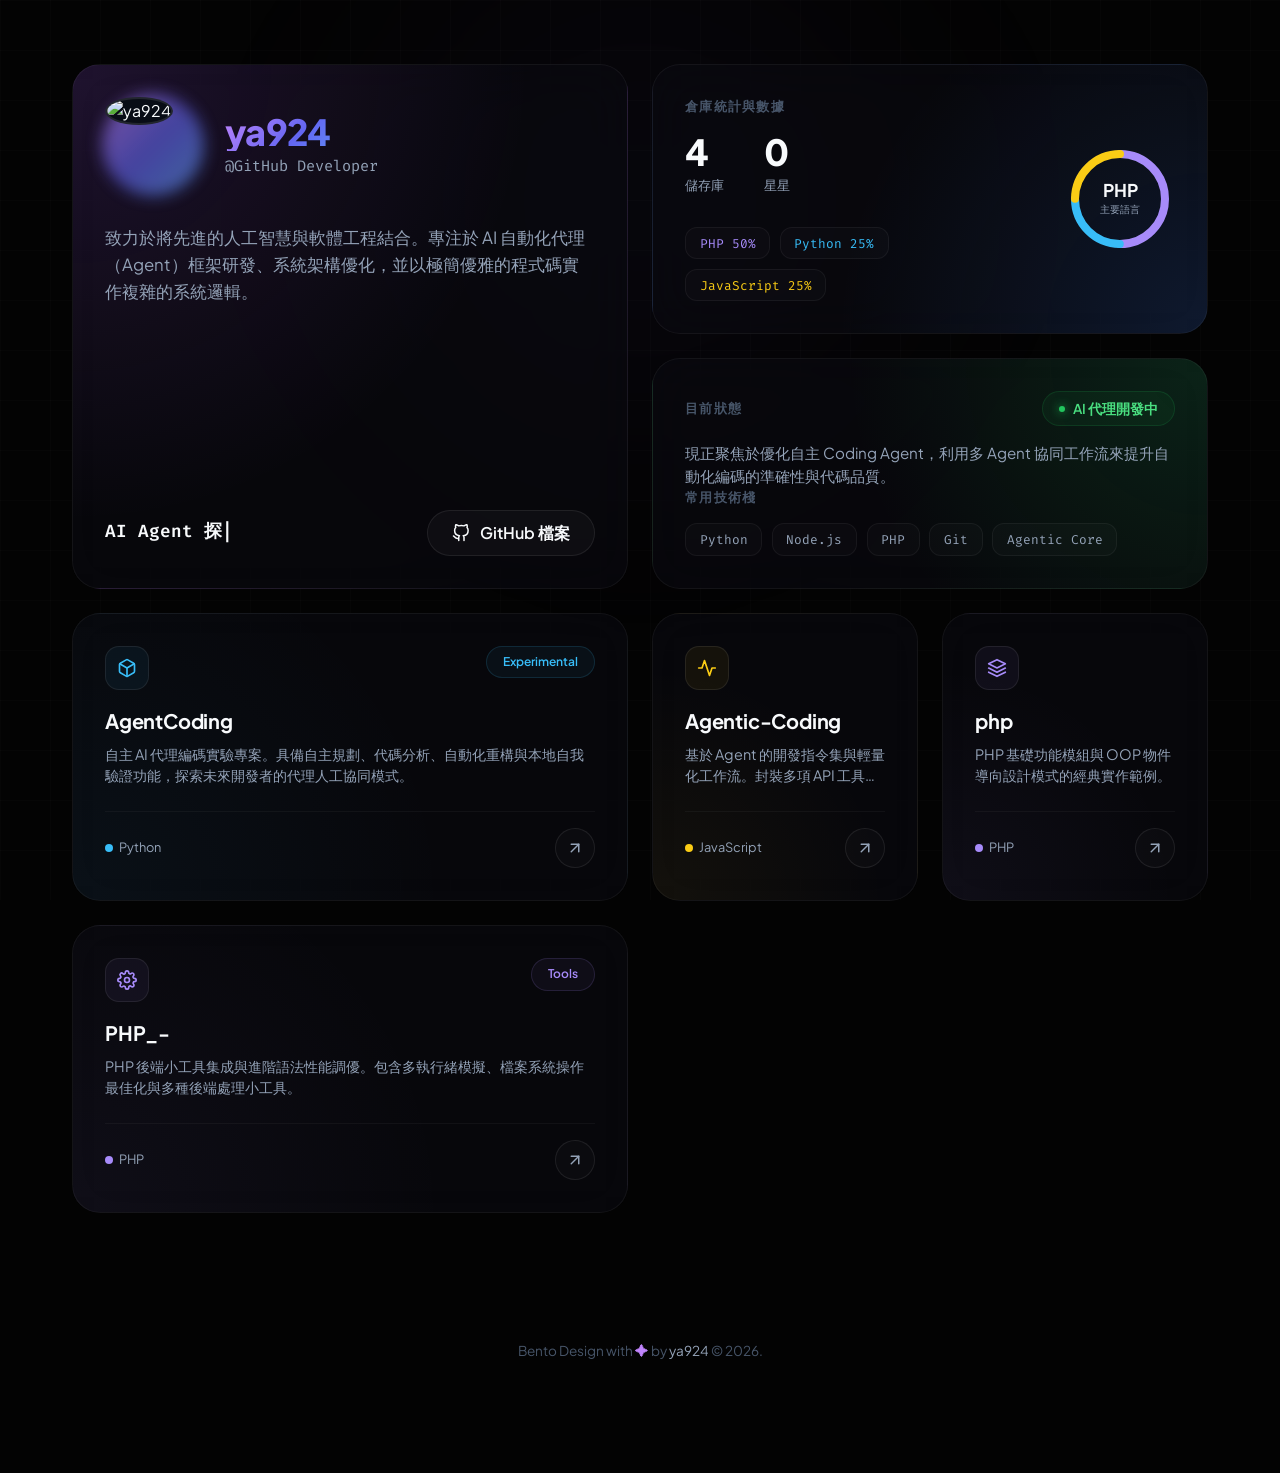
==== commit b2dbe4e7: "feat: 採用 Bento Grid 風格重構個人介紹網頁 index1.html" ====
--- a/index1.html
+++ b/index1.html
@@ -3,156 +3,865 @@
 <head>
     <meta charset="UTF-8">
     <meta name="viewport" content="width=device-width, initial-scale=1.0">
-    <title>YA924 // CYBER-SHELL PORTFOLIO</title>
-    <!-- 引入專業設計字型 -->
+    <title>ya924 | Bento Portfolio</title>
+    <meta name="description" content="ya924 的個人 GitHub 介紹網頁，採用 Bento Box 設計美學與 UI/UX Pro Max 優化指南。">
+    
+    <!-- Google Fonts -->
     <link rel="preconnect" href="https://fonts.googleapis.com">
     <link rel="preconnect" href="https://fonts.gstatic.com" crossorigin>
-    <link href="https://fonts.googleapis.com/css2?family=Fira+Code:wght@400;500;600;700&family=Share+Tech+Mono&family=Orbitron:wght@500;700;900&family=Outfit:wght@400;600;700;800&display=swap" rel="stylesheet">
-    <!-- 引入 FontAwesome 向量圖示 -->
-    <link rel="stylesheet" href="https://cdnjs.cloudflare.com/ajax/libs/font-awesome/6.4.0/css/all.min.css">
-    <!-- 引入升級版賽博朋克樣式表 -->
-    <link rel="stylesheet" href="style1.css">
+    <link href="https://fonts.googleapis.com/css2?family=Plus+Jakarta+Sans:wght@300;400;500;600;700;800&family=Fira+Code:wght@400;500&display=swap" rel="stylesheet">
+    
+    <style>
+        :root {
+            --bg-color: #030303;
+            --card-bg: rgba(10, 11, 18, 0.6);
+            --card-border: rgba(255, 255, 255, 0.05);
+            --card-border-hover: rgba(255, 255, 255, 0.15);
+            --text-main: #f8fafc;
+            --text-muted: #94a3b8;
+            --text-dim: #475569;
+            
+            /* 霓虹發光色系 */
+            --glow-purple: rgba(168, 85, 247, 0.15);
+            --glow-blue: rgba(59, 130, 246, 0.15);
+            --glow-green: rgba(34, 197, 94, 0.15);
+            
+            --primary-grad: linear-gradient(135deg, #c084fc 0%, #6366f1 50%, #60a5fa 100%);
+            
+            /* 語言發光色 */
+            --lang-python: #38bdf8;
+            --lang-js: #facc15;
+            --lang-php: #a78bfa;
+            
+            --transition-bounce: all 0.3s cubic-bezier(0.175, 0.885, 0.32, 1.1);
+            --transition-smooth: all 0.25s cubic-bezier(0.16, 1, 0.3, 1);
+        }
+
+        /* 基礎設置 */
+        * {
+            box-sizing: border-box;
+            margin: 0;
+            padding: 0;
+        }
+
+        body {
+            background-color: var(--bg-color);
+            color: var(--text-main);
+            font-family: 'Plus Jakarta Sans', -apple-system, BlinkMacSystemFont, "Segoe UI", Roboto, sans-serif;
+            min-height: 100vh;
+            display: flex;
+            flex-direction: column;
+            justify-content: center;
+            align-items: center;
+            overflow-x: hidden;
+            position: relative;
+            line-height: 1.5;
+        }
+
+        /* 背景網格紋理 */
+        body::before {
+            content: '';
+            position: fixed;
+            top: 0;
+            left: 0;
+            width: 100%;
+            height: 100%;
+            background-image: 
+                linear-gradient(rgba(255, 255, 255, 0.015) 1px, transparent 1px),
+                linear-gradient(90deg, rgba(255, 255, 255, 0.015) 1px, transparent 1px);
+            background-size: 50px 50px;
+            z-index: 1;
+            pointer-events: none;
+        }
+
+        /* 背景流動極光 */
+        .aura-bg {
+            position: fixed;
+            width: 800px;
+            height: 800px;
+            border-radius: 50%;
+            background: radial-gradient(circle, rgba(99, 102, 241, 0.05) 0%, rgba(168, 85, 247, 0.02) 40%, rgba(0, 0, 0, 0) 70%);
+            top: -200px;
+            left: 50%;
+            transform: translateX(-50%);
+            z-index: 2;
+            pointer-events: none;
+            filter: blur(80px);
+            animation: drift 20s infinite alternate;
+        }
+
+        .container {
+            position: relative;
+            z-index: 10;
+            width: 100%;
+            max-width: 1200px;
+            padding: 4rem 2rem;
+            display: flex;
+            flex-direction: column;
+            gap: 2rem;
+        }
+
+        /* Bento 網格佈局 */
+        .bento-grid {
+            display: grid;
+            grid-template-columns: repeat(4, 1fr);
+            grid-auto-rows: minmax(180px, auto);
+            gap: 1.5rem;
+        }
+
+        /* 通用 Bento 卡片 */
+        .bento-card {
+            background: var(--card-bg);
+            border: 1px solid var(--card-border);
+            border-radius: 28px;
+            padding: 2rem;
+            backdrop-filter: blur(24px);
+            -webkit-backdrop-filter: blur(24px);
+            position: relative;
+            overflow: hidden;
+            display: flex;
+            flex-direction: column;
+            justify-content: space-between;
+            transition: var(--transition-bounce);
+            cursor: default;
+        }
+
+        /* 邊框 Spotlight 發光 */
+        .bento-card::after {
+            content: '';
+            position: absolute;
+            top: 0;
+            left: 0;
+            width: 100%;
+            height: 100%;
+            background: radial-gradient(500px circle at var(--mouse-x, 0) var(--mouse-y, 0), rgba(255, 255, 255, 0.06), transparent 50%);
+            z-index: 3;
+            pointer-events: none;
+            opacity: 0;
+            transition: opacity 0.3s ease;
+        }
+
+        .bento-card:hover::after {
+            opacity: 1;
+        }
+
+        .bento-card:hover {
+            border-color: var(--card-border-hover);
+            transform: translateY(-5px) scale(1.005);
+            box-shadow: 0 12px 30px rgba(0, 0, 0, 0.4), 
+                        0 0 40px rgba(99, 102, 241, 0.03);
+        }
+
+        /* Card 1: Profile Card (2x2) */
+        .card-profile {
+            grid-column: span 2;
+            grid-row: span 2;
+            display: flex;
+            flex-direction: column;
+            justify-content: space-between;
+            background: radial-gradient(circle at top left, var(--glow-purple) 0%, transparent 60%), var(--card-bg);
+        }
+
+        .profile-top {
+            display: flex;
+            align-items: center;
+            gap: 1.5rem;
+            margin-bottom: 2rem;
+        }
+
+        .avatar-container {
+            position: relative;
+            width: 96px;
+            height: 96px;
+            flex-shrink: 0;
+        }
+
+        .avatar-glow {
+            position: absolute;
+            top: -3px;
+            left: -3px;
+            right: -3px;
+            bottom: -3px;
+            background: var(--primary-grad);
+            border-radius: 50%;
+            z-index: -1;
+            filter: blur(8px);
+            opacity: 0.6;
+        }
+
+        .avatar {
+            width: 100%;
+            height: 100%;
+            border-radius: 50%;
+            border: 2px solid rgba(255, 255, 255, 0.1);
+            object-fit: cover;
+            background: #090d16;
+        }
+
+        .name-meta h1 {
+            font-size: 2.25rem;
+            font-weight: 800;
+            background: var(--primary-grad);
+            -webkit-background-clip: text;
+            -webkit-text-fill-color: transparent;
+            letter-spacing: -0.02em;
+            line-height: 1.1;
+        }
+
+        .name-meta p {
+            font-size: 0.95rem;
+            color: var(--text-muted);
+            margin-top: 0.25rem;
+            font-family: 'Fira Code', monospace;
+        }
+
+        .profile-bio {
+            color: var(--text-muted);
+            font-size: 1.05rem;
+            line-height: 1.6;
+            margin-bottom: 2rem;
+            flex-grow: 1;
+        }
+
+        .profile-bottom {
+            display: flex;
+            justify-content: space-between;
+            align-items: center;
+            flex-wrap: wrap;
+            gap: 1rem;
+        }
+
+        .typewriter-box {
+            font-size: 1.1rem;
+            font-weight: 600;
+            color: var(--accent-blue);
+            font-family: 'Fira Code', monospace;
+        }
+
+        .typewriter-cursor {
+            animation: blink 0.8s infinite;
+        }
+
+        .social-btn {
+            display: inline-flex;
+            align-items: center;
+            justify-content: center;
+            gap: 0.6rem;
+            height: 46px;
+            padding: 0 1.5rem;
+            border-radius: 9999px;
+            background: rgba(255, 255, 255, 0.03);
+            border: 1px solid rgba(255, 255, 255, 0.08);
+            color: var(--text-main);
+            font-weight: 600;
+            text-decoration: none;
+            transition: var(--transition-smooth);
+            cursor: pointer;
+        }
+
+        .social-btn:hover {
+            background: var(--text-main);
+            color: var(--bg-color);
+            transform: translateY(-2px);
+            box-shadow: 0 4px 15px rgba(255, 255, 255, 0.15);
+        }
+
+        /* Card 2: Stats Card (2x1) */
+        .card-stats {
+            grid-column: span 2;
+            background: radial-gradient(circle at bottom right, var(--glow-blue) 0%, transparent 60%), var(--card-bg);
+            display: flex;
+            flex-direction: row;
+            align-items: center;
+            justify-content: space-between;
+            gap: 2rem;
+        }
+
+        .stats-left {
+            display: flex;
+            flex-direction: column;
+            gap: 1rem;
+            flex-grow: 1;
+        }
+
+        .stats-header {
+            font-size: 0.8rem;
+            font-weight: 700;
+            color: var(--text-dim);
+            text-transform: uppercase;
+            letter-spacing: 0.1em;
+        }
+
+        .stats-counters {
+            display: flex;
+            gap: 2.5rem;
+        }
+
+        .counter-item {
+            display: flex;
+            flex-direction: column;
+        }
+
+        .counter-num {
+            font-size: 2.25rem;
+            font-weight: 800;
+            color: var(--text-main);
+            line-height: 1.1;
+        }
+
+        .counter-lbl {
+            font-size: 0.8rem;
+            color: var(--text-muted);
+            margin-top: 0.25rem;
+        }
+
+        .stats-chart-wrapper {
+            position: relative;
+            width: 110px;
+            height: 110px;
+            flex-shrink: 0;
+        }
+
+        /* SVG 圓環圖表 */
+        .chart-svg {
+            transform: rotate(-90deg);
+        }
+
+        .chart-circle-bg {
+            fill: none;
+            stroke: rgba(255, 255, 255, 0.03);
+            stroke-width: 8;
+        }
+
+        .chart-segment {
+            fill: none;
+            stroke-width: 8;
+            stroke-linecap: round;
+            transition: stroke-dasharray 1s ease;
+        }
+
+        .chart-center-text {
+            position: absolute;
+            top: 50%;
+            left: 50%;
+            transform: translate(-50%, -50%);
+            display: flex;
+            flex-direction: column;
+            align-items: center;
+            justify-content: center;
+        }
+
+        .chart-center-num {
+            font-size: 1.1rem;
+            font-weight: 700;
+            line-height: 1;
+        }
+
+        .chart-center-lbl {
+            font-size: 0.65rem;
+            color: var(--text-muted);
+            margin-top: 0.1rem;
+        }
+
+        /* Card 3: Status / Stack Card (2x1) */
+        .card-status {
+            grid-column: span 2;
+            background: radial-gradient(circle at top right, var(--glow-green) 0%, transparent 60%), var(--card-bg);
+            display: flex;
+            flex-direction: column;
+            justify-content: space-between;
+        }
+
+        .status-top {
+            display: flex;
+            justify-content: space-between;
+            align-items: center;
+        }
+
+        .status-badge {
+            display: inline-flex;
+            align-items: center;
+            gap: 0.5rem;
+            padding: 0.4rem 1rem;
+            border-radius: 9999px;
+            background: rgba(34, 197, 94, 0.06);
+            border: 1px solid rgba(34, 197, 94, 0.15);
+            color: #4ade80;
+            font-size: 0.85rem;
+            font-weight: 600;
+        }
+
+        .status-dot {
+            width: 6px;
+            height: 6px;
+            border-radius: 50%;
+            background: #22c55e;
+            box-shadow: 0 0 10px #22c55e;
+            animation: pulse 2s infinite;
+        }
+
+        .stack-list {
+            display: flex;
+            flex-wrap: wrap;
+            gap: 0.6rem;
+            margin-top: 1rem;
+        }
+
+        .stack-tag {
+            padding: 0.35rem 0.85rem;
+            border-radius: 12px;
+            background: rgba(255, 255, 255, 0.02);
+            border: 1px solid rgba(255, 255, 255, 0.05);
+            font-size: 0.8rem;
+            color: var(--text-muted);
+            font-family: 'Fira Code', monospace;
+            transition: var(--transition-smooth);
+        }
+
+        .stack-tag:hover {
+            background: rgba(255, 255, 255, 0.06);
+            color: var(--text-main);
+            border-color: rgba(255, 255, 255, 0.15);
+        }
+
+        /* Card 4-7: Projects Card (2x1 for main, 1x1 for secondary) */
+        .card-project {
+            grid-column: span 2;
+            min-height: 200px;
+            display: flex;
+            flex-direction: column;
+            justify-content: space-between;
+        }
+
+        .card-project.half {
+            grid-column: span 1;
+        }
+
+        @media (max-width: 768px) {
+            .card-project.half {
+                grid-column: span 2;
+            }
+        }
+
+        .proj-top {
+            display: flex;
+            justify-content: space-between;
+            align-items: flex-start;
+        }
+
+        .proj-icon-wrapper {
+            width: 44px;
+            height: 44px;
+            border-radius: 14px;
+            display: flex;
+            align-items: center;
+            justify-content: center;
+            border: 1px solid rgba(255, 255, 255, 0.08);
+            transition: var(--transition-smooth);
+        }
+
+        .proj-title {
+            font-size: 1.25rem;
+            font-weight: 700;
+            margin-top: 1rem;
+            color: var(--text-main);
+            letter-spacing: -0.01em;
+            display: flex;
+            align-items: center;
+            gap: 0.5rem;
+        }
+
+        .proj-desc {
+            font-size: 0.9rem;
+            color: var(--text-muted);
+            margin-top: 0.5rem;
+            line-height: 1.5;
+            display: -webkit-box;
+            -webkit-line-clamp: 2;
+            -webkit-box-orient: vertical;
+            overflow: hidden;
+            text-overflow: ellipsis;
+        }
+
+        .proj-bottom {
+            display: flex;
+            justify-content: space-between;
+            align-items: center;
+            border-top: 1px solid rgba(255, 255, 255, 0.04);
+            padding-top: 1rem;
+            margin-top: 1.5rem;
+        }
+
+        .proj-lang {
+            display: flex;
+            align-items: center;
+            gap: 0.4rem;
+            font-size: 0.8rem;
+            color: var(--text-muted);
+        }
+
+        .lang-indicator {
+            width: 8px;
+            height: 8px;
+            border-radius: 50%;
+        }
+
+        .proj-link {
+            width: 40px;
+            height: 40px;
+            border-radius: 50%;
+            background: rgba(255, 255, 255, 0.02);
+            border: 1px solid rgba(255, 255, 255, 0.08);
+            display: flex;
+            align-items: center;
+            justify-content: center;
+            color: var(--text-muted);
+            text-decoration: none;
+            transition: var(--transition-smooth);
+        }
+
+        .bento-card:hover .proj-link {
+            background: var(--text-main);
+            color: var(--bg-color);
+            border-color: transparent;
+            box-shadow: 0 4px 12px rgba(255, 255, 255, 0.2);
+            transform: scale(1.05);
+        }
+
+        /* 專案卡片 Hover 特效細節 */
+        .bento-card:hover .proj-icon-wrapper {
+            transform: scale(1.05);
+            border-color: rgba(255, 255, 255, 0.2);
+        }
+
+        /* RWD 佈局切換 */
+        @media (max-width: 992px) {
+            .bento-grid {
+                grid-template-columns: repeat(2, 1fr);
+            }
+            .card-profile {
+                grid-column: span 2;
+                grid-row: span 2;
+            }
+            .card-stats {
+                grid-column: span 2;
+            }
+            .card-status {
+                grid-column: span 2;
+            }
+        }
+
+        @media (max-width: 576px) {
+            .bento-grid {
+                grid-template-columns: 1fr;
+                grid-auto-rows: auto;
+            }
+            .card-profile, .card-stats, .card-status, .card-project, .card-project.half {
+                grid-column: span 1;
+                grid-row: span 1;
+            }
+            .stats-counters {
+                gap: 1.5rem;
+            }
+            .card-stats {
+                flex-direction: column;
+                align-items: flex-start;
+            }
+            .stats-chart-wrapper {
+                align-self: center;
+            }
+            .container {
+                padding: 2rem 1rem;
+            }
+        }
+
+        /* Footer */
+        footer {
+            margin-top: 6rem;
+            margin-bottom: 3rem;
+            text-align: center;
+            color: var(--text-dim);
+            font-size: 0.85rem;
+            z-index: 10;
+        }
+
+        footer a {
+            color: var(--text-muted);
+            text-decoration: none;
+            transition: var(--transition-smooth);
+        }
+
+        footer a:hover {
+            color: var(--text-main);
+        }
+
+        /* 動畫效果 */
+        @keyframes drift {
+            from { transform: translateX(-55%) translateY(-10px); }
+            to { transform: translateX(-45%) translateY(10px); }
+        }
+
+        @keyframes blink {
+            0%, 100% { opacity: 1; }
+            50% { opacity: 0; }
+        }
+
+        @keyframes pulse {
+            0% { box-shadow: 0 0 0 0 rgba(34, 197, 94, 0.4); }
+            70% { box-shadow: 0 0 0 8px rgba(34, 197, 94, 0); }
+            100% { box-shadow: 0 0 0 0 rgba(34, 197, 94, 0); }
+        }
+    </style>
 </head>
 <body>
-    <!-- Canvas 動態賽博數碼矩陣雨 -->
-    <canvas id="matrix-canvas"></canvas>
-
-    <!-- CRT 螢幕特效 (掃描線與外層暈光) -->
-    <div id="crt-overlay" class="crt-overlay"></div>
-    <div id="scanlines" class="scanlines"></div>
-
-    <div class="cyber-container">
-        <!-- 頂部 Bento 終端機狀態列 -->
-        <div class="terminal-bar fade-in-cyber">
-            <div class="terminal-dots">
-                <span class="dot red"></span>
-                <span class="dot yellow"></span>
-                <span class="dot green"></span>
-            </div>
-            <div class="terminal-title"><i class="fa-solid fa-terminal text-cyan"></i> YA924@AGENTIC-SHELL: ~/portfolio</div>
-            <!-- CRT 特效動態切換按鈕 (改善 UX 與眼睛疲勞) -->
-            <button id="crt-toggle-btn" class="crt-toggle-btn" title="切換 CRT 螢幕濾鏡">
-                <span class="btn-glow-dot"></span> [ CRT_FILTER: ACTIVE ]
-            </button>
-        </div>
-
-        <!-- 頂部 Bento 個人品牌格 -->
-        <header class="cyber-profile fade-in-cyber" style="animation-delay: 0.08s;">
-            <!-- HUD 定位框裝飾線 -->
-            <div class="hud-corner top-left"></div>
-            <div class="hud-corner top-right"></div>
-            <div class="hud-corner bottom-left"></div>
-            <div class="hud-corner bottom-right"></div>
-
-            <div class="profile-main">
-                <!-- 頭像高階 Glitch 效果 -->
-                <div class="avatar-glitch-wrapper">
-                    <div class="hud-scanner-line"></div>
-                    <img id="cyber-avatar" src="https://avatars.githubusercontent.com/u/206577162?v=4" alt="ya924 Glitch Profile Avatar">
-                    <div class="glitch-layer layer-1"></div>
-                    <div class="glitch-layer layer-2"></div>
+
+    <!-- 極光微光背景 -->
+    <div class="aura-bg"></div>
+
+    <div class="container">
+        <main class="bento-grid">
+            
+            <!-- 1. Profile Card -->
+            <section class="bento-card card-profile">
+                <div>
+                    <div class="profile-top">
+                        <div class="avatar-container">
+                            <div class="avatar-glow"></div>
+                            <img src="https://avatars.githubusercontent.com/u/206577162?v=4" alt="ya924" class="avatar">
+                        </div>
+                        <div class="name-meta">
+                            <h1>ya924</h1>
+                            <p>@GitHub Developer</p>
+                        </div>
+                    </div>
+                    <p class="profile-bio">
+                        致力於將先進的人工智慧與軟體工程結合。專注於 AI 自動化代理（Agent）框架研發、系統架構優化，並以極簡優雅的程式碼實作複雜的系統邏輯。
+                    </p>
+                </div>
+                <div class="profile-bottom">
+                    <div class="typewriter-box">
+                        <span id="typewriter"></span><span class="typewriter-cursor">|</span>
+                    </div>
+                    <a href="https://github.com/ya924" target="_blank" rel="noopener noreferrer" class="social-btn" id="profile-github-link">
+                        <svg width="18" height="18" viewBox="0 0 24 24" fill="none" stroke="currentColor" stroke-width="2" stroke-linecap="round" stroke-linejoin="round"><path d="M9 19c-5 1.5-5-2.5-7-3m14 6v-3.87a3.37 3.37 0 0 0-.94-2.61c3.14-.35 6.44-1.54 6.44-7A5.44 5.44 0 0 0 20 4.77 5.07 5.07 0 0 0 19.91 1S18.73.65 16 2.48a13.38 13.38 0 0 0-7 0C6.27.65 5.09 1 5.09 1A5.07 5.07 0 0 0 5 4.77a5.44 5.44 0 0 0-1.5 3.78c0 5.42 3.3 6.61 6.44 7A3.37 3.37 0 0 0 9 18.13V22"></path></svg>
+                        GitHub 檔案
+                    </a>
+                </div>
+            </section>
+
+            <!-- 2. Stats Card -->
+            <section class="bento-card card-stats">
+                <div class="stats-left">
+                    <div class="stats-header">倉庫統計與數據</div>
+                    <div class="stats-counters">
+                        <div class="counter-item">
+                            <span class="counter-num">4</span>
+                            <span class="counter-lbl">儲存庫</span>
+                        </div>
+                        <div class="counter-item">
+                            <span class="counter-num">0</span>
+                            <span class="counter-lbl">星星</span>
+                        </div>
+                    </div>
+                    <div class="stack-list" style="margin-top: 1rem;">
+                        <span class="stack-tag" style="color: var(--lang-php);">PHP 50%</span>
+                        <span class="stack-tag" style="color: var(--lang-python);">Python 25%</span>
+                        <span class="stack-tag" style="color: var(--lang-js);">JavaScript 25%</span>
+                    </div>
                 </div>
                 
-                <div class="cyber-bio-block">
-                    <!-- 色差分離與故障發光標題 -->
-                    <h1 class="cyber-glitch-text" data-text="YA924">YA924</h1>
-                    <div class="cyber-tagline">
-                        <span class="cyber-prompt">> </span><span id="typing-text"></span><span class="cursor-blink">_</span>
-                    </div>
-                    <p class="cyber-bio-desc">
-                        專注於自主智能代理（AI Agents）、後端高併發架構與自動化控制系統的研發。藉由代碼的重力極限，在賽博空間中構建高階的自動化認知網絡。
+                <div class="stats-chart-wrapper">
+                    <!-- SVG 環狀圖 -->
+                    <svg width="110" height="110" class="chart-svg">
+                        <circle cx="55" cy="55" r="45" class="chart-circle-bg" />
+                        <!-- Segment 1: PHP (50% = 141.37) -->
+                        <circle cx="55" cy="55" r="45" class="chart-segment" style="stroke: var(--lang-php); stroke-dasharray: 141.37 282.74; stroke-dashoffset: 0;" />
+                        <!-- Segment 2: Python (25% = 70.68) -->
+                        <circle cx="55" cy="55" r="45" class="chart-segment" style="stroke: var(--lang-python); stroke-dasharray: 70.68 282.74; stroke-dashoffset: -141.37;" />
+                        <!-- Segment 3: JS (25% = 70.68) -->
+                        <circle cx="55" cy="55" r="45" class="chart-segment" style="stroke: var(--lang-js); stroke-dasharray: 70.68 282.74; stroke-dashoffset: -212.05;" />
+                    </svg>
+                    <div class="chart-center-text">
+                        <span class="chart-center-num">PHP</span>
+                        <span class="chart-center-lbl">主要語言</span>
+                    </div>
+                </div>
+            </section>
+
+            <!-- 3. Status Card -->
+            <section class="bento-card card-status">
+                <div>
+                    <div class="status-top">
+                        <span class="stats-header">目前狀態</span>
+                        <span class="status-badge">
+                            <span class="status-dot"></span>
+                            AI 代理開發中
+                        </span>
+                    </div>
+                    <p style="margin-top: 1rem; color: var(--text-muted); font-size: 0.95rem;">
+                        現正聚焦於優化自主 Coding Agent，利用多 Agent 協同工作流來提升自動化編碼的準確性與代碼品質。
                     </p>
-                    
-                    <!-- 數據看板小工具 -->
-                    <div class="cyber-stats-row">
-                        <div class="cyber-stat">
-                            <span class="stat-label">REPOS</span>
-                            <span class="stat-num" id="stat-repos">04</span>
+                </div>
+                <div>
+                    <span class="stats-header" style="display: block; margin-bottom: 0.5rem;">常用技術棧</span>
+                    <div class="stack-list">
+                        <span class="stack-tag">Python</span>
+                        <span class="stack-tag">Node.js</span>
+                        <span class="stack-tag">PHP</span>
+                        <span class="stack-tag">Git</span>
+                        <span class="stack-tag">Agentic Core</span>
+                    </div>
+                </div>
+            </section>
+
+            <!-- 4. Project: AgentCoding (2x1) -->
+            <section class="bento-card card-project" style="background: radial-gradient(circle at bottom left, rgba(56, 189, 248, 0.05) 0%, transparent 60%), var(--card-bg);">
+                <div>
+                    <div class="proj-top">
+                        <div class="proj-icon-wrapper" style="background: rgba(56, 189, 248, 0.06); color: var(--lang-python);">
+                            <svg width="20" height="20" viewBox="0 0 24 24" fill="none" stroke="currentColor" stroke-width="2" stroke-linecap="round" stroke-linejoin="round"><path d="M21 16V8a2 2 0 0 0-1-1.73l-7-4a2 2 0 0 0-2 0l-7 4A2 2 0 0 0 3 8v8a2 2 0 0 0 1 1.73l7 4a2 2 0 0 0 2 0l7-4A2 2 0 0 0 21 16z"></path><polyline points="3.27 6.96 12 12.01 20.73 6.96"></polyline><line x1="12" y1="22.08" x2="12" y2="12"></line></svg>
                         </div>
-                        <div class="cyber-stat">
-                            <span class="stat-label">STARS</span>
-                            <span class="stat-num text-cyan" id="stat-stars">00</span>
+                        <span class="status-badge" style="background: rgba(56, 189, 248, 0.05); border-color: rgba(56, 189, 248, 0.15); color: var(--lang-python); font-size: 0.75rem;">Experimental</span>
+                    </div>
+                    <h3 class="proj-title">AgentCoding</h3>
+                    <p class="proj-desc">自主 AI 代理編碼實驗專案。具備自主規劃、代碼分析、自動化重構與本地自我驗證功能，探索未來開發者的代理人工協同模式。</p>
+                </div>
+                <div class="proj-bottom">
+                    <span class="proj-lang">
+                        <span class="lang-indicator" style="background-color: var(--lang-python);"></span>
+                        Python
+                    </span>
+                    <a href="https://github.com/ya924/AgentCoding" target="_blank" rel="noopener noreferrer" class="proj-link" title="檢視 GitHub 儲存庫" id="proj-link-agentcoding">
+                        <svg width="18" height="18" viewBox="0 0 24 24" fill="none" stroke="currentColor" stroke-width="2" stroke-linecap="round" stroke-linejoin="round"><line x1="7" y1="17" x2="17" y2="7"></line><polyline points="7 7 17 7 17 17"></polyline></svg>
+                    </a>
+                </div>
+            </section>
+
+            <!-- 5. Project: Agentic-Coding (1x1) -->
+            <section class="bento-card card-project half" style="background: radial-gradient(circle at bottom left, rgba(250, 204, 21, 0.05) 0%, transparent 60%), var(--card-bg);">
+                <div>
+                    <div class="proj-top">
+                        <div class="proj-icon-wrapper" style="background: rgba(250, 204, 21, 0.06); color: var(--lang-js);">
+                            <svg width="20" height="20" viewBox="0 0 24 24" fill="none" stroke="currentColor" stroke-width="2" stroke-linecap="round" stroke-linejoin="round"><polyline points="22 12 18 12 15 21 9 3 6 12 2 12"></polyline></svg>
                         </div>
-                        <div class="cyber-stat">
-                            <span class="stat-label">STABILITY</span>
-                            <span class="stat-num text-green">99.9%</span>
+                    </div>
+                    <h3 class="proj-title">Agentic-Coding</h3>
+                    <p class="proj-desc">基於 Agent 的開發指令集與輕量化工作流。封裝多項 API 工具，實現全自動除錯與品質優化。</p>
+                </div>
+                <div class="proj-bottom">
+                    <span class="proj-lang">
+                        <span class="lang-indicator" style="background-color: var(--lang-js);"></span>
+                        JavaScript
+                    </span>
+                    <a href="https://github.com/ya924/Agentic-Coding" target="_blank" rel="noopener noreferrer" class="proj-link" title="檢視 GitHub 儲存庫" id="proj-link-agentic">
+                        <svg width="18" height="18" viewBox="0 0 24 24" fill="none" stroke="currentColor" stroke-width="2" stroke-linecap="round" stroke-linejoin="round"><line x1="7" y1="17" x2="17" y2="7"></line><polyline points="7 7 17 7 17 17"></polyline></svg>
+                    </a>
+                </div>
+            </section>
+
+            <!-- 6. Project: php (1x1) -->
+            <section class="bento-card card-project half" style="background: radial-gradient(circle at bottom left, rgba(167, 139, 250, 0.05) 0%, transparent 60%), var(--card-bg);">
+                <div>
+                    <div class="proj-top">
+                        <div class="proj-icon-wrapper" style="background: rgba(167, 139, 250, 0.06); color: var(--lang-php);">
+                            <svg width="20" height="20" viewBox="0 0 24 24" fill="none" stroke="currentColor" stroke-width="2" stroke-linecap="round" stroke-linejoin="round"><path d="M12 2L2 7l10 5 10-5-10-5zM2 17l10 5 10-5M2 12l10 5 10-5"></path></svg>
                         </div>
-                        <div class="cyber-stat">
-                            <span class="stat-label">AGENT_LOAD</span>
-                            <span class="stat-num text-pink" id="core-load">0.02G</span>
+                    </div>
+                    <h3 class="proj-title">php</h3>
+                    <p class="proj-desc">PHP 基礎功能模組與 OOP 物件導向設計模式的經典實作範例。</p>
+                </div>
+                <div class="proj-bottom">
+                    <span class="proj-lang">
+                        <span class="lang-indicator" style="background-color: var(--lang-php);"></span>
+                        PHP
+                    </span>
+                    <a href="https://github.com/ya924/php" target="_blank" rel="noopener noreferrer" class="proj-link" title="檢視 GitHub 儲存庫" id="proj-link-php">
+                        <svg width="18" height="18" viewBox="0 0 24 24" fill="none" stroke="currentColor" stroke-width="2" stroke-linecap="round" stroke-linejoin="round"><line x1="7" y1="17" x2="17" y2="7"></line><polyline points="7 7 17 7 17 17"></polyline></svg>
+                    </a>
+                </div>
+            </section>
+
+            <!-- 7. Project: PHP_- (2x1) -->
+            <section class="bento-card card-project" style="background: radial-gradient(circle at bottom left, rgba(167, 139, 250, 0.05) 0%, transparent 60%), var(--card-bg);">
+                <div>
+                    <div class="proj-top">
+                        <div class="proj-icon-wrapper" style="background: rgba(167, 139, 250, 0.06); color: var(--lang-php);">
+                            <svg width="20" height="20" viewBox="0 0 24 24" fill="none" stroke="currentColor" stroke-width="2" stroke-linecap="round" stroke-linejoin="round"><circle cx="12" cy="12" r="3"></circle><path d="M19.4 15a1.65 1.65 0 0 0 .33 1.82l.06.06a2 2 0 1 1-2.83 2.83l-.06-.06a1.65 1.65 0 0 0-1.82-.33 1.65 1.65 0 0 0-1 1.51V21a2 2 0 0 1-4 0v-.09A1.65 1.65 0 0 0 9 19.4a1.65 1.65 0 0 0-1.82.33l-.06.06a2 2 0 1 1-2.83-2.83l.06-.06a1.65 1.65 0 0 0 .33-1.82 1.65 1.65 0 0 0-1.51-1H3a2 2 0 0 1 0-4h.09A1.65 1.65 0 0 0 4.6 9a1.65 1.65 0 0 0-.33-1.82l-.06-.06a2 2 0 1 1 2.83-2.83l.06.06a1.65 1.65 0 0 0 1.82.33H9a1.65 1.65 0 0 0 1-1.51V3a2 2 0 0 1 4 0v.09a1.65 1.65 0 0 0 1 1.51 1.65 1.65 0 0 0 1.82-.33l.06-.06a2 2 0 1 1 2.83 2.83l-.06.06a1.65 1.65 0 0 0-.33 1.82V9a1.65 1.65 0 0 0 1.51 1H21a2 2 0 0 1 0 4h-.09a1.65 1.65 0 0 0-1.51 1z"></path></svg>
                         </div>
-                    </div>
-                </div>
-            </div>
-            
-            <!-- 快速導覽按鈕列 -->
-            <div class="cyber-links">
-                <a href="https://github.com/ya924" target="_blank" class="cyber-btn btn-neon-blue">
-                    <span class="btn-text"><i class="fa-brands fa-github"></i> ACCESS_GITHUB</span>
-                    <span class="btn-slice"></span>
-                </a>
-                <a href="index.html" class="cyber-btn btn-neon-pink">
-                    <span class="btn-text"><i class="fa-solid fa-wand-magic-sparkles"></i> SWITCH_AURORA_THEME</span>
-                    <span class="btn-slice"></span>
-                </a>
-            </div>
-        </header>
-
-        <!-- Bento 控制中心 (搜尋、篩選與排序) -->
-        <section class="cyber-controls fade-in-cyber" style="animation-delay: 0.16s;">
-            <div class="hud-corner top-left"></div>
-            <div class="hud-corner top-right"></div>
-            <div class="hud-corner bottom-left"></div>
-            <div class="hud-corner bottom-right"></div>
-
-            <div class="cyber-search-wrapper">
-                <span class="search-prompt">root@ya924:~# search --query</span>
-                <input type="text" id="cyber-search" placeholder="輸入關鍵字檢索儲存庫資料...">
-                <i class="fa-solid fa-circle-nodes pulse-terminal"></i>
-            </div>
-            
-            <div class="cyber-filter-bar">
-                <div class="cyber-filters" id="cyber-filters">
-                    <button class="cyber-filter-btn active" data-lang="all">[ ALL_PROJECTS ]</button>
-                    <button class="cyber-filter-btn" data-lang="PHP">[ PHP_CORE ]</button>
-                    <button class="cyber-filter-btn" data-lang="JavaScript">[ JS_AGENTS ]</button>
-                    <button class="cyber-filter-btn" data-lang="other">[ OTHERS ]</button>
-                </div>
-                
-                <div class="cyber-sort">
-                    <span class="sort-label"><i class="fa-solid fa-chevron-right text-pink"></i> SORT:</span>
-                    <select id="cyber-sort-select">
-                        <option value="pushed">LATEST_PUSH</option>
-                        <option value="stars">STARS_COUNT</option>
-                        <option value="name">ALPHABETICAL</option>
-                    </select>
-                </div>
-            </div>
-        </section>
-
-        <!-- 儲存庫卡片 Bento 網格 -->
-        <main class="cyber-grid" id="cyber-grid">
-            <!-- 骨架屏載入動畫 -->
-            <div class="terminal-loading">
-                <span class="loading-prompt"><i class="fa-solid fa-circle-notch fa-spin text-green"></i> ya924@agentic-shell:~$ initializing_neural_database...</span>
-                <div class="progress-bar-cyber">
-                    <div class="progress-fill"></div>
-                </div>
-            </div>
+                        <span class="status-badge" style="background: rgba(167, 139, 250, 0.05); border-color: rgba(167, 139, 250, 0.15); color: var(--lang-php); font-size: 0.75rem;">Tools</span>
+                    </div>
+                    <h3 class="proj-title">PHP_-</h3>
+                    <p class="proj-desc">PHP 後端小工具集成與進階語法性能調優。包含多執行緒模擬、檔案系統操作最佳化與多種後端處理小工具。</p>
+                </div>
+                <div class="proj-bottom">
+                    <span class="proj-lang">
+                        <span class="lang-indicator" style="background-color: var(--lang-php);"></span>
+                        PHP
+                    </span>
+                    <a href="https://github.com/ya924/PHP_-" target="_blank" rel="noopener noreferrer" class="proj-link" title="檢視 GitHub 儲存庫" id="proj-link-php-dash">
+                        <svg width="18" height="18" viewBox="0 0 24 24" fill="none" stroke="currentColor" stroke-width="2" stroke-linecap="round" stroke-linejoin="round"><line x1="7" y1="17" x2="17" y2="7"></line><polyline points="7 7 17 7 17 17"></polyline></svg>
+                    </a>
+                </div>
+            </section>
+
         </main>
-
-        <!-- 頁尾 -->
-        <footer class="cyber-footer fade-in-cyber" style="animation-delay: 0.3s;">
-            <div class="footer-grid">
-                <span class="grid-cell"><i class="fa-solid fa-circle-nodes text-pink"></i> SYSTEM: V3.0-PRO-MAX</span>
-                <span class="grid-cell"><i class="fa-solid fa-shield-halved text-cyan"></i> SECURED BY SUPABASE & ANTIGRAVITY</span>
-                <span class="grid-cell"><i class="fa-solid fa-code text-green"></i> COMPILER: MODERN_ES6</span>
-            </div>
-            <p class="copyright">// COGNITIVE SYSTEMS © 2026 ya924. ALL RIGHTS RESERVED.</p>
+        
+        <footer>
+            <p>
+                Bento Design with <span style="color: #c084fc;">✦</span> by <a href="https://github.com/ya924" target="_blank" rel="noopener noreferrer">ya924</a> © 2026.
+            </p>
         </footer>
     </div>
 
-    <!-- 載入賽博朋克核心控制引擎 -->
-    <script src="app1.js"></script>
+    <script>
+        // 1. 打字機動畫效果
+        const phrases = ["AI Agent 探索者", "全端開發愛好者", "自動化編碼實踐者"];
+        let phraseIndex = 0;
+        let charIndex = 0;
+        let isDeleting = false;
+        const typewriterEl = document.getElementById('typewriter');
+        
+        function type() {
+            const currentPhrase = phrases[phraseIndex];
+            
+            if (isDeleting) {
+                typewriterEl.textContent = currentPhrase.substring(0, charIndex - 1);
+                charIndex--;
+            } else {
+                typewriterEl.textContent = currentPhrase.substring(0, charIndex + 1);
+                charIndex++;
+            }
+
+            let nextSpeed = isDeleting ? 40 : 80;
+
+            if (!isDeleting && charIndex === currentPhrase.length) {
+                isDeleting = true;
+                nextSpeed = 2000; // 停頓時間
+            } else if (isDeleting && charIndex === 0) {
+                isDeleting = false;
+                phraseIndex = (phraseIndex + 1) % phrases.length;
+                nextSpeed = 500;
+            }
+
+            setTimeout(type, nextSpeed);
+        }
+
+        // 2. 邊框 Spotlight 發光追蹤
+        const cards = document.querySelectorAll('.bento-card');
+        cards.forEach(card => {
+            card.addEventListener('mousemove', e => {
+                const rect = card.getBoundingClientRect();
+                const x = e.clientX - rect.left;
+                const y = e.clientY - rect.top;
+                card.style.setProperty('--mouse-x', `${x}px`);
+                card.style.setProperty('--mouse-y', `${y}px`);
+            });
+        });
+
+        // 初始化
+        window.addEventListener('DOMContentLoaded', () => {
+            setTimeout(type, 800);
+        });
+    </script>
 </body>
 </html>
